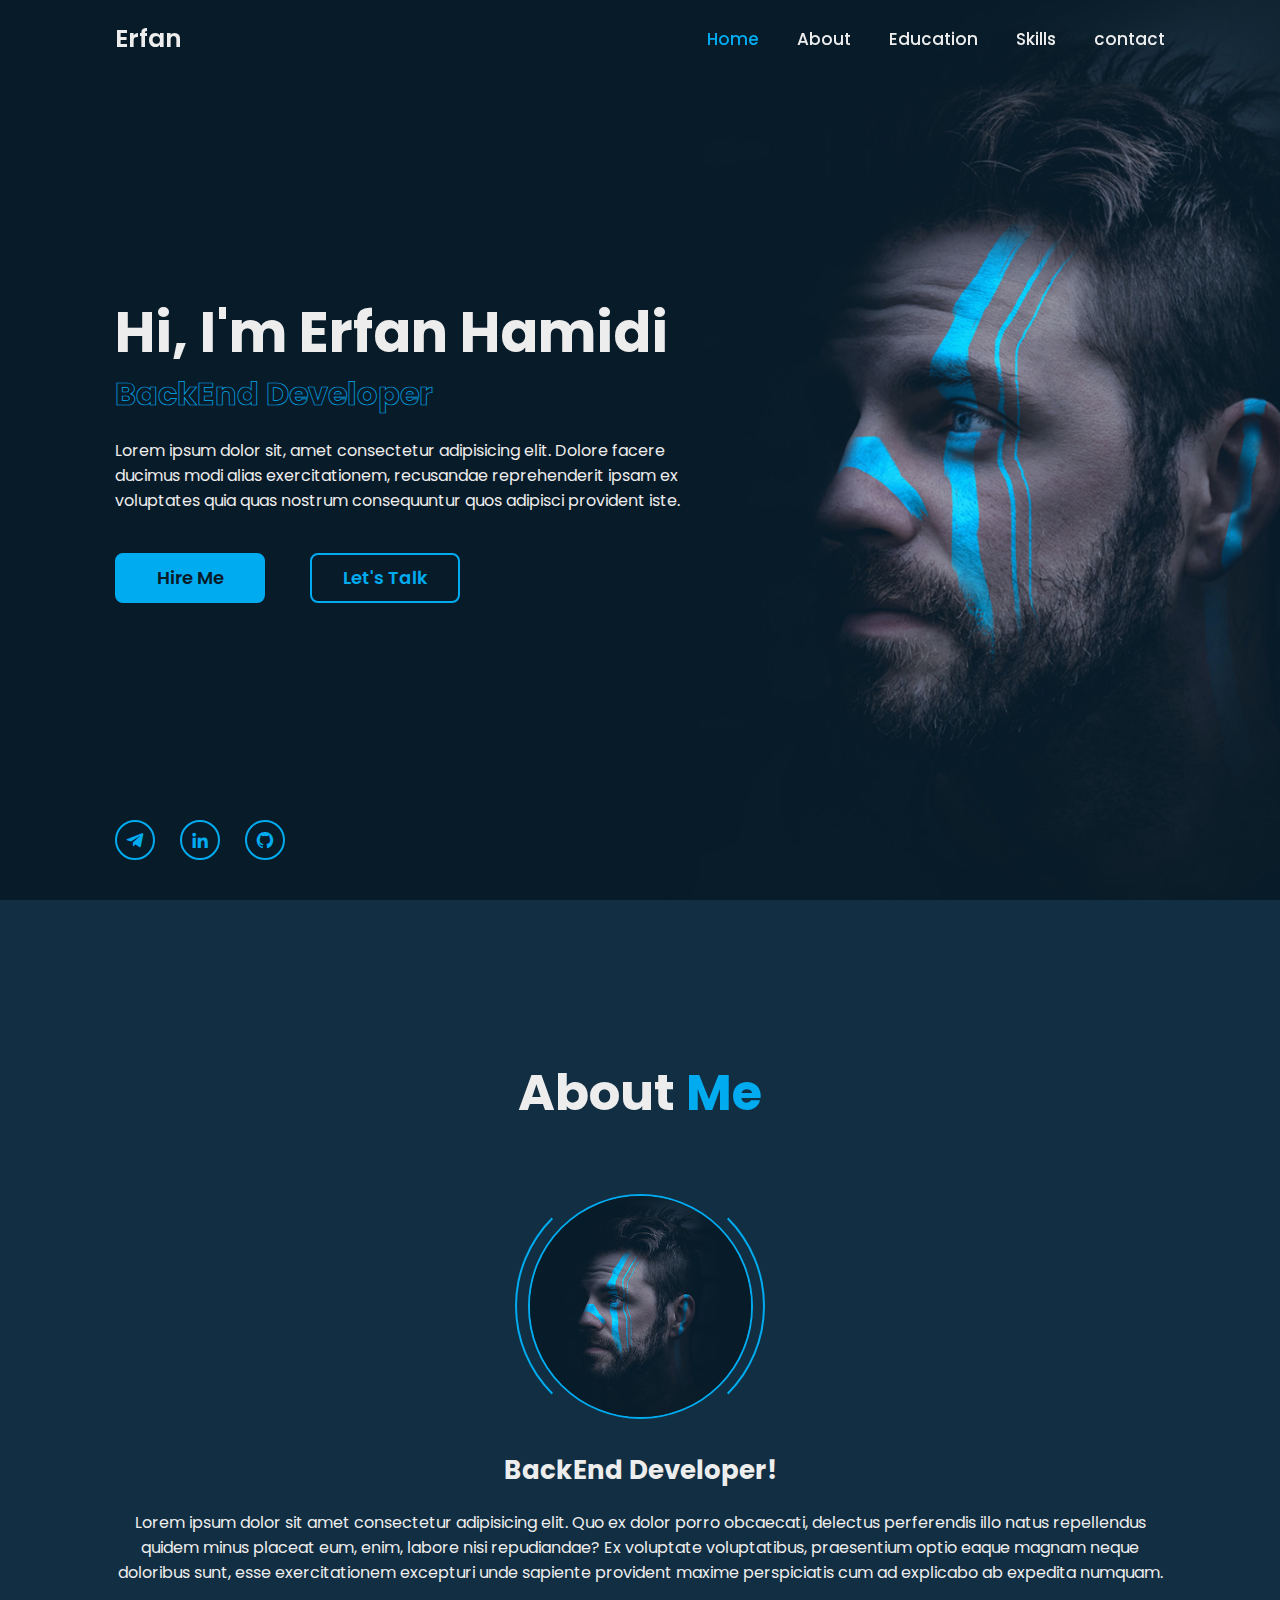
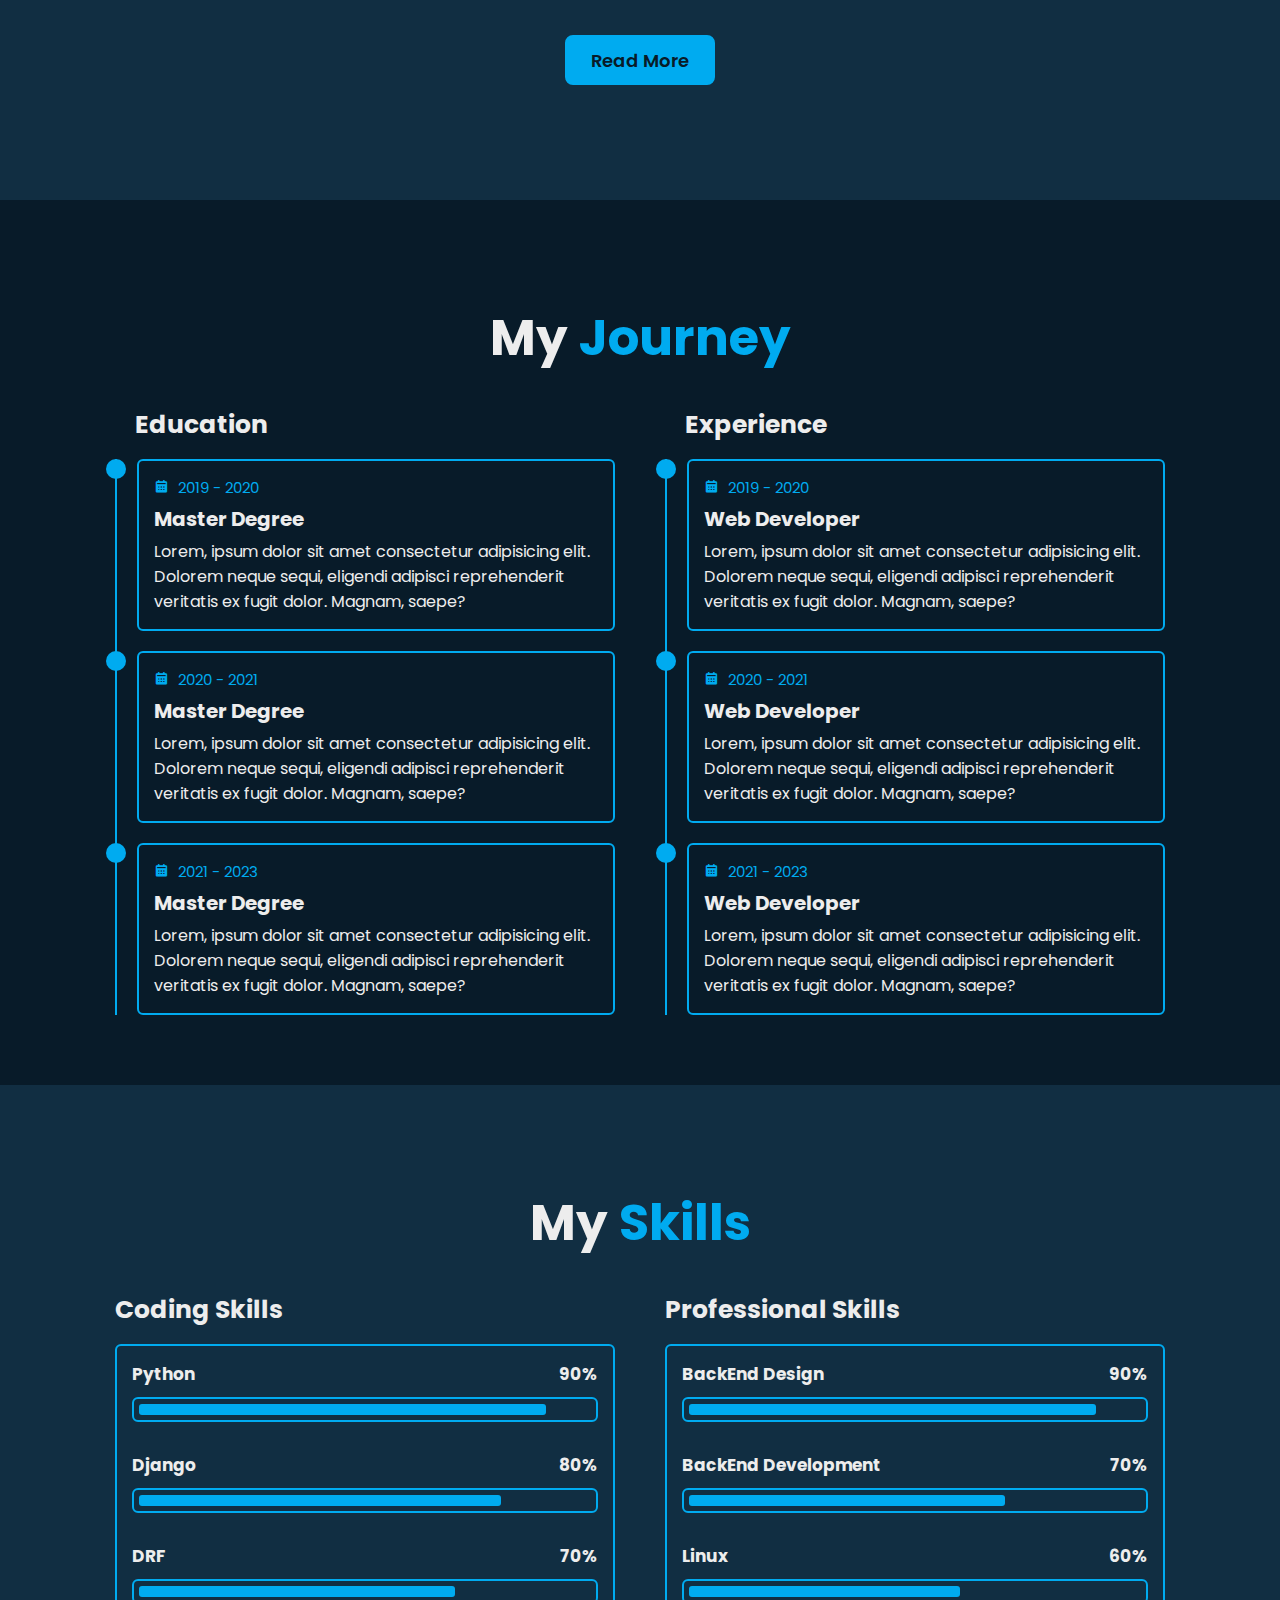
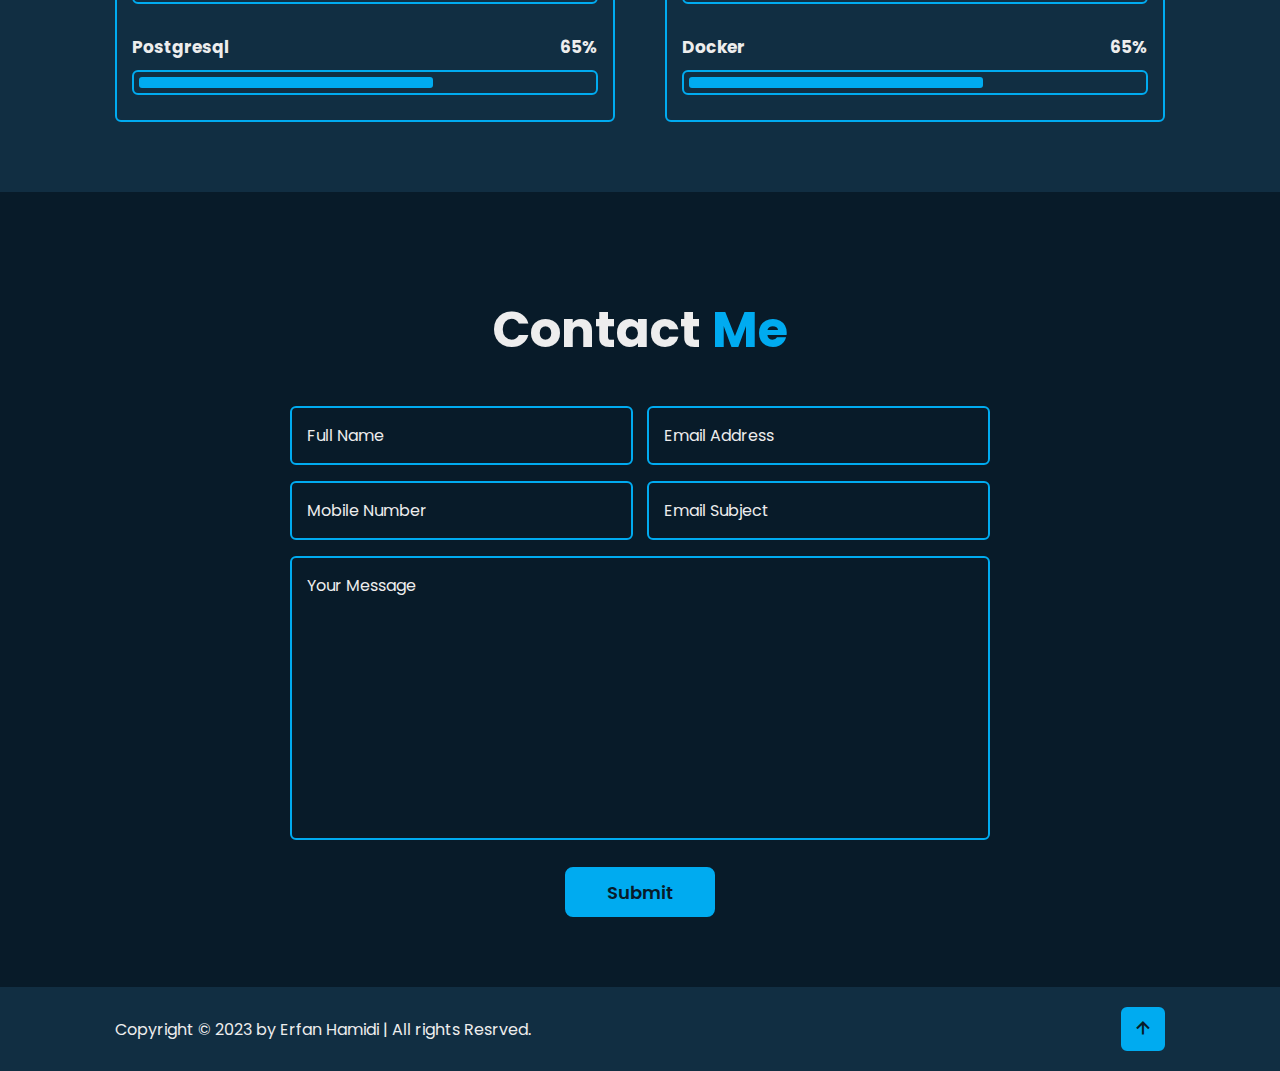
==== index.html @ 46a66e3d "respan" ====
<!DOCTYPE html>
<html lang="en">

<head>
    <meta charset="UTF-8">
    <meta http-equiv="X-UA-Compatible" content="IE=edge">
    <meta name="viewport" content="width=device-width, initial-scale=1.0">
    <link rel="stylesheet" href="style.css">
    <title>Document</title>
    <link href='https://unpkg.com/boxicons@2.1.4/css/boxicons.min.css' rel='stylesheet'>
</head>

<body>
    <header class="header">
        <a href="#" class="logo">Erfan</a>

        <div class="bx bx-menu" id="menu-icon"></div>

        <nav class="navbar">
            <a href="#home" class="active">Home</a>
            <a href="#about">About</a>
            <a href="#education">Education</a>
            <a href="#skills">Skills</a>
            <a href="#contact">contact</a>

            <span class="active-nav"></span>
        </nav>
    </header>

    <!-- Home section -->
    <section class="home" id="home">
        <div class="home-content">
            <h1>Hi, I'm <span>Erfan Hamidi</span></h1>
            <div class="text-animate">
                <h3>BackEnd Developer</h3>
            </div>
            <p>Lorem ipsum dolor sit, amet consectetur adipisicing elit. Dolore facere ducimus modi alias
                exercitationem, recusandae reprehenderit ipsam ex voluptates quia quas nostrum consequuntur quos
                adipisci provident iste.
            </p>

            <div class="btn-box">
                <a href="#" class="btn">Hire Me</a>
                <a href="#" class="btn"> Let's Talk</a>
            </div>
        </div>
        <div class="home-sci">
            <a href="#"><i class='bx bxl-telegram'></i></a>
            <a href="#"><i class='bx bxl-linkedin'></i></a>
            <a href="#"><i class='bx bxl-github'></i></a>
        </div>
        <div class="home-imgHover"></div>
    </section>

    <!-- About section design -->

    <section class="about" id="about">
        <h2 class="heading">About <span>Me</span></h2>

        <div class="about-img">
            <img src="about.jpg" alt="">
            <span class="circle-spin"></span>
        </div>
        <div class="about-content">
            <h3>BackEnd Developer!</h3>
            <p>Lorem ipsum dolor sit amet consectetur adipisicing elit. Quo ex dolor porro obcaecati, delectus
                perferendis illo natus repellendus quidem minus placeat eum, enim, labore nisi repudiandae? Ex voluptate
                voluptatibus, praesentium optio eaque magnam neque doloribus sunt, esse exercitationem excepturi unde
                sapiente provident maxime perspiciatis cum ad explicabo ab expedita numquam.
            </p>
        </div>
        <div class="btn-box btns">
            <a href="#" class="btn">Read More</a>
        </div>
    </section>

    <!-- Education section design -->
    <section class="education" id="education">
        <h2 class="heading">My <span>Journey</span></h2>
        <div class="education-row">
            <div class="education-column">
                <h3 class="title">Education</h3>

                <div class="education-box">
                    <div class="education-content">
                        <div class="content">
                            <div class="year"><i class="bx bxs-calendar"></i> 2019 - 2020</div>
                            <h3>Master Degree</h3>
                            <p>Lorem, ipsum dolor sit amet consectetur adipisicing elit. Dolorem neque sequi, eligendi
                                adipisci reprehenderit veritatis ex fugit dolor. Magnam, saepe?</p>
                        </div>
                    </div>

                    <div class="education-content">
                        <div class="content">
                            <div class="year"><i class="bx bxs-calendar"></i> 2020 - 2021</div>
                            <h3>Master Degree</h3>
                            <p>Lorem, ipsum dolor sit amet consectetur adipisicing elit. Dolorem neque sequi, eligendi
                                adipisci reprehenderit veritatis ex fugit dolor. Magnam, saepe?</p>
                        </div>
                    </div>

                    <div class="education-content">
                        <div class="content">
                            <div class="year"><i class="bx bxs-calendar"></i> 2021 - 2023</div>
                            <h3>Master Degree</h3>
                            <p>Lorem, ipsum dolor sit amet consectetur adipisicing elit. Dolorem neque sequi, eligendi
                                adipisci reprehenderit veritatis ex fugit dolor. Magnam, saepe?</p>
                        </div>
                    </div>
                </div>
            </div>

            <div class="education-column">
                <h3 class="title">Experience</h3>

                <div class="education-box">
                    <div class="education-content">
                        <div class="content">
                            <div class="year"><i class="bx bxs-calendar"></i> 2019 - 2020</div>
                            <h3>Web Developer</h3>
                            <p>Lorem, ipsum dolor sit amet consectetur adipisicing elit. Dolorem neque sequi, eligendi
                                adipisci reprehenderit veritatis ex fugit dolor. Magnam, saepe?</p>
                        </div>
                    </div>

                    <div class="education-content">
                        <div class="content">
                            <div class="year"><i class="bx bxs-calendar"></i> 2020 - 2021</div>
                            <h3>Web Developer</h3>
                            <p>Lorem, ipsum dolor sit amet consectetur adipisicing elit. Dolorem neque sequi, eligendi
                                adipisci reprehenderit veritatis ex fugit dolor. Magnam, saepe?</p>
                        </div>
                    </div>

                    <div class="education-content">
                        <div class="content">
                            <div class="year"><i class="bx bxs-calendar"></i> 2021 - 2023</div>
                            <h3>Web Developer</h3>
                            <p>Lorem, ipsum dolor sit amet consectetur adipisicing elit. Dolorem neque sequi, eligendi
                                adipisci reprehenderit veritatis ex fugit dolor. Magnam, saepe?</p>
                        </div>
                    </div>
                </div>
            </div>
        </div>

    </section>

    <!-- skills section design -->
    <section class="skills" id="skills">
        <h2 class="heading">My <span>Skills</span></h2>

        <div class="skills-row">
            <div class="skills-column">
                <h3 class="title">Coding Skills</h3>

                <div class="skills-box">
                    <div class="skills-content">
                        <div class="progress">
                            <h3>Python <span>90%</span></h3>
                            <div class="bar"><span></span></div>
                        </div>

                        <div class="progress">
                            <h3>Django <span>80%</span></h3>
                            <div class="bar"><span></span></div>
                        </div>

                        <div class="progress">
                            <h3>DRF <span>70%</span></h3>
                            <div class="bar"><span></span></div>
                        </div>

                        <div class="progress">
                            <h3>Postgresql <span>65%</span></h3>
                            <div class="bar"><span></span></div>
                        </div>
                    </div>
                </div>
            </div>

            <div class="skills-column">
                <h3 class="title">Professional Skills</h3>

                <div class="skills-box">
                    <div class="skills-content">
                        <div class="progress">
                            <h3>BackEnd Design <span>90%</span></h3>
                            <div class="bar"><span></span></div>
                        </div>

                        <div class="progress">
                            <h3>BackEnd Development <span>70%</span></h3>
                            <div class="bar"><span></span></div>
                        </div>

                        <div class="progress">
                            <h3>Linux <span>60%</span></h3>
                            <div class="bar"><span></span></div>
                        </div>

                        <div class="progress">
                            <h3>Docker <span>65%</span></h3>
                            <div class="bar"><span></span></div>
                        </div>
                    </div>
                </div>
            </div>
        </div>
    </section>

    <!-- contact section design -->
    <section class="contact" id="contact">
        <h2 class="heading">Contact <span>Me</span></h2>

        <form action="#">
            <div class="input-box">
                <div class="input-field">
                    <input type="text" placeholder="Full Name" required>
                    <span class="focus"></span>
                </div>
                <div class="input-field">
                    <input type="text" placeholder="Email Address" required>
                    <span class="focus"></span>
                </div>
            </div>

            <div class="input-box">
                <div class="input-field">
                    <input type="number" placeholder="Mobile Number" required>
                    <span class="focus"></span>
                </div>
                <div class="input-field">
                    <input type="text" placeholder="Email Subject" required>
                    <span class="focus"></span>
                </div>
            </div>

            <div class="textarea-field">
                <textarea name="" id="" cols="30" rows="10" placeholder="Your Message" required></textarea>
                <span class="focus"></span>
            </div>

            <div class="btn-box btns">
                <button class="btn" type="submit">Submit</button>
            </div>
        </form>
    </section>

    <!-- footer design -->
    <footer class="footer">
        <div class="footer-text">
            <p>Copyright &copy; 2023 by Erfan Hamidi | All rights Resrved.</p>
        </div>

        <div class="footer-iconTop">
            <a href="#"><i class="bx bx-up-arrow-alt"></i></a>
        </div>
    </footer>


    <script src="script.js"></script>
</body>

</html>
---- style.css ----
@import url('https://fonts.googleapis.com/css2?family=Poppins:wght@300;400;500;600;700;800;900&display=swap');

* {
    margin: 0;
    padding: 0;
    box-sizing: border-box;
    text-decoration: none;
    border: none;
    outline: none;
    scroll-behavior: smooth;
    font-family: 'Poppins', sans-serif;
}


:root {
    --bg-color: #081b29;
    --second-bg-color: #112e42;
    --text-color: #ededed;
    --main-color: #00abf0;
}

html {
    font-size: 62.5%;
    overflow-x: hidden;
}

body {
    background: var(--bg-color);
    color: var(--text-color);
}

.header {
    position: fixed;
    top: 0;
    left: 0;
    width: 100%;
    padding: 2rem 9%;
    background: transparent;
    display: flex;
    justify-content: space-between;
    align-items: center;
    z-index: 100;
    transition: .3s;
}

.header.sticky {
    background: var(--bg-color);
}

.logo {
    font-size: 2.5rem;
    color: var(--text-color);
    font-weight: 600;
}

.navbar a {
    font-size: 1.7rem;
    color: var(--text-color);
    font-weight: 500;
    margin-left: 3.5rem;
    transition: .3s;
}
a {
    color: var(--text-color);
    text-decoration: none;
}
.navbar a:hover,
.navbar a.active {
    color: var(--main-color);
}

#menu-icon {
    font-size: 3.6rem;
    color: var(--text-color);
    cursor: pointer;
    display: none;
}

section {
    min-height: 100vh;
    padding: 10rem 9% 2rem;
}

.home {
    display: flex;
    align-items: center;
    padding: 0 9%; 
    background: url('home.jpg') no-repeat;
    background-size: cover;
    background-position: center;
}

.home-content {
    max-width: 60rem;
}
.home-content h1 {
    font-size: 5.6rem;
    font-weight: 700;
    line-height: 1.3;
}

.home-content h1 span {
    color: var(--text-color);
}

.home-content .text-animate {
    position: relative;
    width: 32.8rem;
}

.home-content .text-animate h3 {
    font-size: 3.2rem;
    font-weight: 700;
    color: transparent;
    -webkit-text-stroke: .7px var(--main-color);
}

.home-content p {
    font-size: 1.6rem;
    margin: 2rem 0 4rem;
}

.btn-box {
    position: relative;
    display: flex;
    justify-content: space-between;
    width: 34.5rem;
    height: 5rem;
}

.btn-box .btn {
    position: relative;
    display: inline-flex;
    justify-content: center;
    align-items:  center;
    width: 15rem;
    height: 100%;
    background: var(--main-color);
    border: .2rem solid var(--main-color);
    border-radius: .8rem;
    font-size: 1.8rem;
    font-weight: 600;
    color: var(--bg-color);
    z-index: 1;
    overflow: hidden;
    transition: 00.5s;
}  
.btn-box .btn:hover {
    color: var(--main-color);
}
.btn-box .btn:nth-child(2) {
    background: transparent;
    color: var(--main-color);
}

.btn-box .btn:nth-child(2):hover {
    color: var(--bg-color);
}

.btn-box .btn:nth-child(2)::before {
    background: var(--main-color);
}

.btn-box .btn::before {
    content: '';
    position: absolute;
    top: 0;
    left: 0;
    width: 0;
    height: 100%;
    background: var(--bg-color);
    z-index: -1;
    transition: 0.5s;
}

.btn-box .btn:hover:before {
    width: 100%;
}

.home-sci {
    position: absolute;
    bottom: 4rem;
    width: 170px;
    display: flex;
    justify-content: space-between;
}

.home-sci a {
    position: relative;
    display: inline-flex;
    justify-content: center;
    align-items: center;
    width: 40px;
    height: 40px;
    background: transparent;
    border: .2rem solid var(--main-color);
    border-radius: 50%;
    font-size: 20px;
    color: var(--main-color);
    z-index: 1;
    overflow: hidden;
    transition: .5s;
}

.home-sci a:hover {
    color: var(--bg-color);
}

.home-sci a::before {
    content: '';
    position: absolute;
    top: 0;
    left: 0;
    width: 0%;
    height: 100%;
    background: var(--main-color);
    z-index: -1;
    transition: .5s;
    
}

.home-sci a:hover:before {
    width: 100%;
} 

.home-imgHover {
    position: absolute;
    top: 0;
    right: 0;
    width: 45%;
    height: 100%;
    background: transparent;
    transition: 3s;
}

.home-imgHover:hover {
    background: var(--bg-color);
    opacity: .8;
}

.about {
    display: flex;
    justify-content: center;
    align-items: center;
    flex-direction: column;
    gap: 2rem;
    background: var(--second-bg-color);
    padding-bottom: 6rem;
}

.heading {
    font-size: 5rem;
    margin-bottom: 3rem;
    text-align: center;
}
span {
    color: var(--main-color);
}

.about-img {
    position: relative;
    width: 25rem;
    height: 25rem;
    border-radius: 50%;
    display: flex;
    justify-content: center;
    align-items: center;
}

.about-img img {
    width: 90%;
    border-radius: 50%;
    border: .2rem solid var(--main-color);
}

.about-img .circle-spin {
    position: absolute;
    top: 50%;
    left: 50%;
    transform: translate(-50%, -50%) rotate(0);
    width: 100%;
    height: 100%;
    border-radius: 50%;
    border-top: .2rem solid var(--second-bg-color);
    border-bottom: .2rem solid var(--second-bg-color);
    border-left: .2rem solid var(--main-color);
    border-right: .2rem solid var(--main-color);
}

.about-content {
    text-align: center;
}

.about-content h3 {
    font-size: 2.6rem;
}

.about-content p {
    font-size: 1.6rem;
    margin: 2rem 0 3rem;
}

.btn-box.btns {
    display: inline-block;
    width: 15rem;
}

.btn-box.btns a::before {
    background: var(--second-bg-color);
}


.education {
    display: flex;
    justify-content: center;
    align-items: center;
    flex-direction: column;
    min-height: auto;
    padding-bottom: 5rem;
}

.education .education-row {
    display: flex;
    flex-wrap: wrap;
    gap: 5rem;
}

.education-row .education-column {
    flex: 1 1 40rem;
}

.education-column .title {
    font-size: 2.5rem;
    margin:  0 0 1.5rem 2rem;
}

.education-column .education-box {
    border-left: .2rem solid var(--main-color);
}

.education-box .education-content {
    position: relative;
    padding-left: 2rem;
}

.education-box .education-content::before {
    content: '';
    position: absolute;
    top: 0;
    left: -1.1rem;
    width: 2rem;
    height: 2rem;
    background: var(--main-color);
    border-radius: 50%;
}

.education-content .content {
    position: relative;
    padding: 1.5rem;
    border: .2rem solid var(--main-color);
    border-radius: .6rem;
    margin-bottom: 2rem;
    overflow: hidden;
}

.education-content .content::before {
    content: '';
    position: absolute;
    top: 0;
    left: 0;
    width: 0;
    height: 100%;
    background: var(--second-bg-color);
    z-index: -1;
    transition: .5s;
}

.education-content .content:hover::before {
    width: 100%;
}

.education-content .content .year {
    font-size: 1.5rem;
    color: var(--main-color);
    padding-bottom: .5rem;
}

.education-content .content .year i {
    padding-right: .5rem;
}

.education-content .content h3 {
    font-size: 2rem;
}

.education-content .content p {
    font-size:  1.6rem;
    padding-top: .5rem;
}

.skills {
    min-height: auto;
    background: var(--second-bg-color);
    padding-bottom: 7rem;
}

.skills .skills-row {
    display: flex;
    flex-wrap: wrap;
    gap: 5rem;
}

.skills-row .skills-column {
    flex: 1 1 40rem;
}

.skills-column .title {
    font-size: 2.5rem;
    margin: 0 0 1.5rem;
}

.skills-box .skills-content {
    position: relative;
    border: .2rem solid var(--main-color);
    border-radius: .6rem;
    padding: .5rem 1.5rem;
    z-index: 1;
    overflow: hidden;
}

.skills-box .skills-content::before {
    content: '';
    position: absolute;
    top: 0;
    left: 0;
    width: 0%;
    height: 100%;
    background: var(--bg-color);
    z-index: -1;
    transition: .5s;
}

.skills-box .skills-content:hover:before {
    width: 100%;
}

.skills-content .progress {
    padding: 1rem 0;
}

.skills-content .progress h3 {
    font-size: 1.7rem;
    display: flex;
    justify-content: space-between;
}

.skills-content .progress h3 span {
    color: var(--text-color);
}

.skills-content .progress .bar {
    height: 2.5rem;
    border-radius: .6rem;
    border: .2rem solid var(--main-color);
    padding: .5rem;
    margin: 1rem 0;
}

.skills-content .progress .bar span {
    display: block;
    height: 100%;
    border-radius: .3rem;
    background: var(--main-color);
}

.skills-column:nth-child(1) .skills-content .progress:nth-child(1) .bar span {
    width: 90%;
}

.skills-column:nth-child(1) .skills-content .progress:nth-child(2) .bar span {
    width: 80%;
}

.skills-column:nth-child(1) .skills-content .progress:nth-child(3) .bar span {
    width: 70%;
}

.skills-column:nth-child(1) .skills-content .progress:nth-child(4) .bar span {
    width: 65%;
}

.skills-column:nth-child(2) .skills-content .progress:nth-child(1) .bar span {
    width: 90%;
}

.skills-column:nth-child(2) .skills-content .progress:nth-child(2) .bar span {
    width: 70%;
}

.skills-column:nth-child(2) .skills-content .progress:nth-child(3) .bar span {
    width: 60%;
}

.skills-column:nth-child(2) .skills-content .progress:nth-child(4) .bar span {
    width: 65%;
}

.contact {
    min-height: auto;
    padding-bottom: 7rem;
}

.contact form {
    max-width: 70rem;
    margin: 0 auto;
    text-align: center;
}

.contact form .input-box {
    position: relative;
    display: flex;
    justify-content: space-between;
    flex-wrap: wrap;
}

.contact form .input-box .input-field {
    position: relative;
    width: 49%;
    margin: .8rem 0;
}

.contact form .input-box .input-field input,
.contact form .textarea-field textarea {
    width: 100%;
    height: 100%;
    padding: 1.5rem;
    font-size: 1.6rem;
    color: var(--text-color);
    background: transparent;
    border-radius: .6rem;
    border: .2rem solid var(--main-color);
}

.contact form .input-box .input-field input::placeholder,
.contact form .textarea-field textarea::placeholder {
    color: var(--text-color);
}

.contact form .focus {
    position: absolute;
    top: 0;
    left: 0;
    width: 0%;
    height: 100%;
    background: var(--second-bg-color);
    border-radius: .6rem;
    z-index: -1;
    transition: .5s;
}

.contact form .input-box .input-field input:focus~.focus,
.contact form .input-box .input-field input:valid~.focus,
.contact form .textarea-field textarea:focus~.focus,
.contact form .textarea-field textarea:valid~.focus {
    width: 100%;
}

.contact form .textarea-field {
    position: relative;
    margin: .8rem 0 2.7rem;
    display: flex;
}

.contact form .textarea-field textarea {
    resize: none;
}

.contact form .btn-box.btns .btn {
    cursor: pointer;
}

.footer {
    display: flex;
    justify-content: space-between;
    align-items: center;
    flex-wrap: wrap;
    padding: 2rem 9%;
    background: var(--second-bg-color);
}

.footer-text p {
    font-size: 1.6rem;
}

.footer-iconTop a {
    position: relative;
    display: inline-flex;
    justify-content: center;
    align-items: center;
    padding: .8rem;
    background: var(--main-color);
    border: .2rem solid var(--main-color);
    border-radius: .6rem;
    z-index: 1;
    overflow: hidden;
}

.footer-iconTop a::before {
    content: '';
    position: absolute;
    top: 0;
    left: 0;
    width: 0%;
    height: 100%;
    background: var(--second-bg-color);
    z-index: -1;
    transition: .5s;
}

.footer-iconTop a:hover:before {
    width: 100%;
}
.footer-iconTop a i {
    font-size: 2.4rem;
    color: var(--bg-color);
    transition: .5s;
}

.footer-iconTop a:hover i {
    color: var(--main-color);
}

/* BREAKPOINTS */
@media (max-width: 1200px) {
    html {
        font-size: 55%;
    }
}

@media (max-width: 991px) {
    .header {
        padding: 2rem 4%;
    }

    section {
        padding:  10rem 4% 2rem;
    }

    .home {
        padding: 0 4%;
    }

    .footer {
        padding: 2rem 4%;
    }
}

@media (max-width: 768px) {
    .header {
        background: var(--bg-color);
    }

    #menu-icon {
        display: block;
    }
    
    .navbar {
        position: absolute;
        top: 100%;
        left: -100%;
        width: 100%;
        padding: 1rem 4%;
        background: var(--main-color);
        box-shadow: 0 .5rem 1rem rgba(0, 0, 0, .2);
        z-index: 1;
        transition: .25s ease;
        transition-delay: .25s;
    }

    .navbar.active {
        left: 0;
        transition-delay: 0s;
    }

    .navbar .active-nav {
        position: absolute;
        top: 0;
        left: -100%;
        width: 100%;
        height: 100%;
        background: var(--bg-color);
        border-top: .1rem solid rgba(0, 0, 0, .2);
        z-index: -1;
        transition: .25s ease;
        transition-delay: 0s;
    }

    .navbar.active .active-nav {
        left: 0;
        transition-delay: .25s;
    }
    .navbar a {
        display: block;
        font-size: 2rem;
        margin: 3rem 0;
        transform: translateX(-20rem);
    }
}
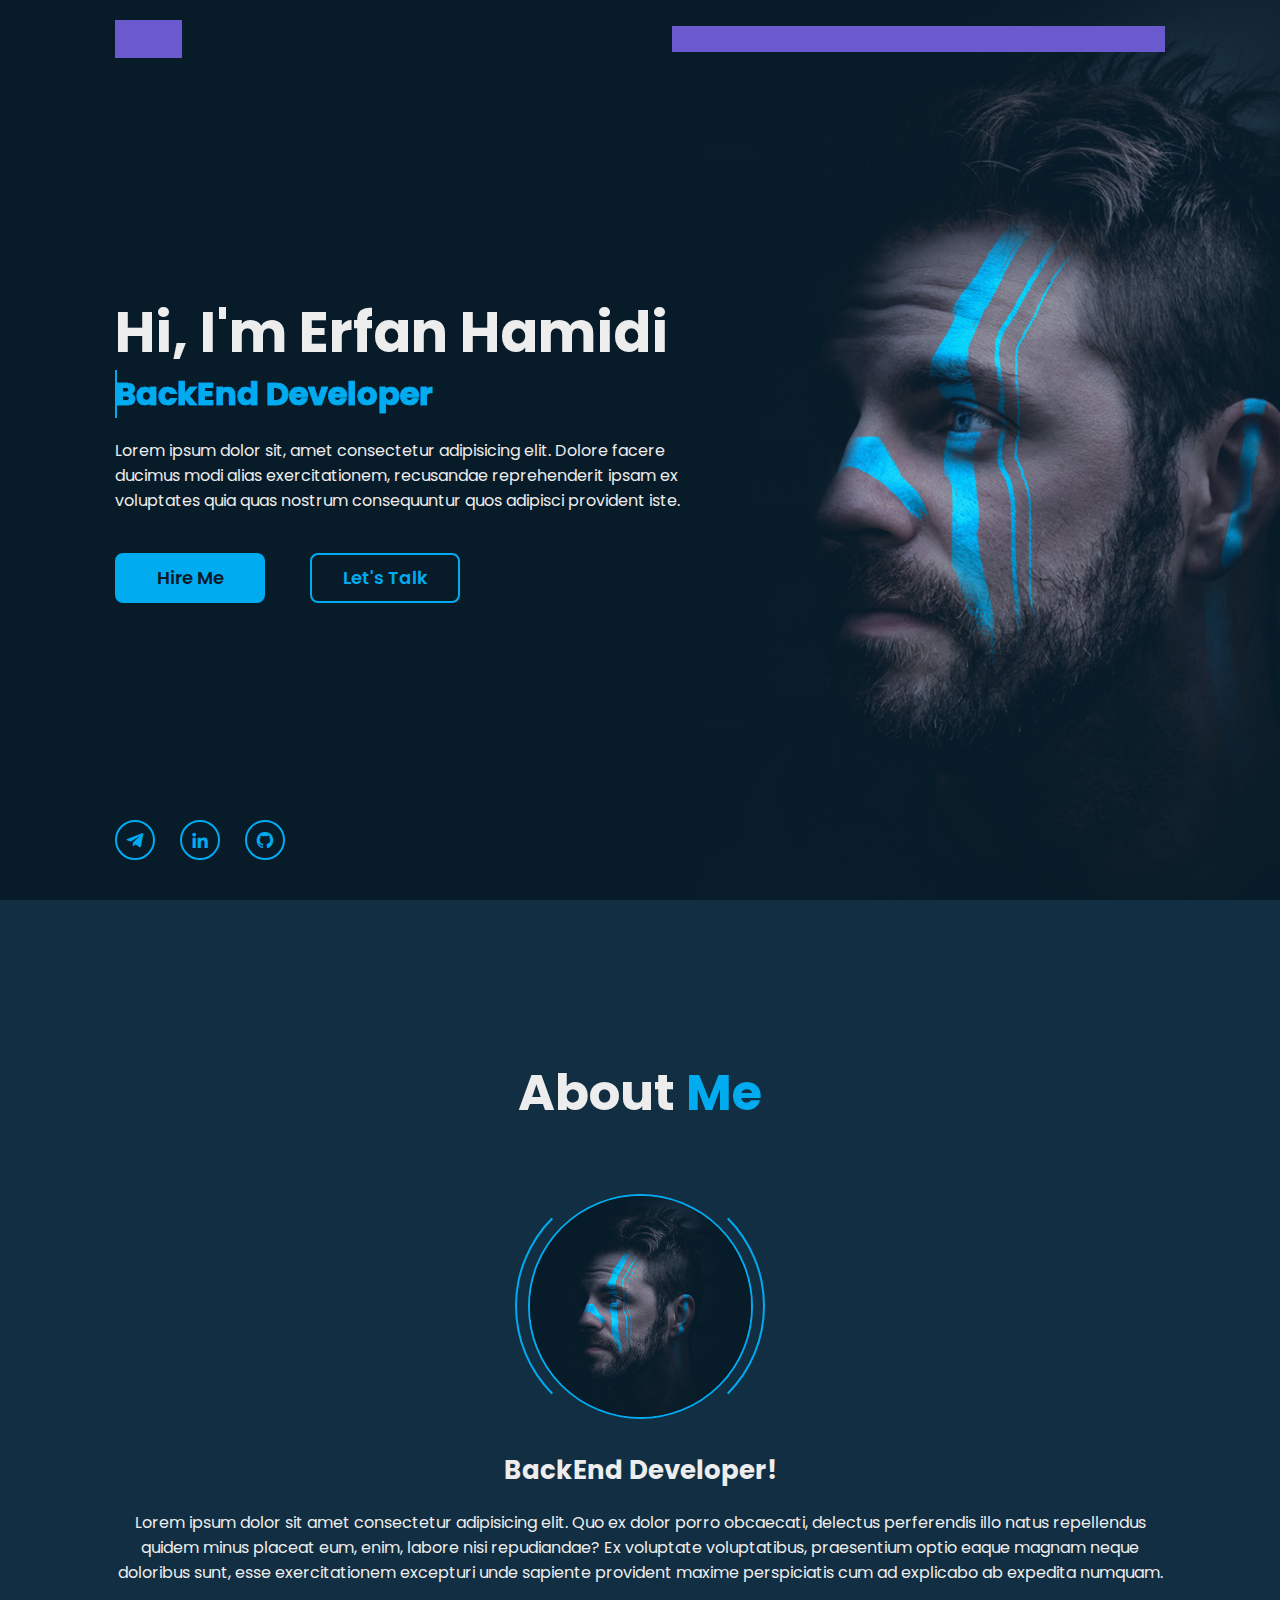
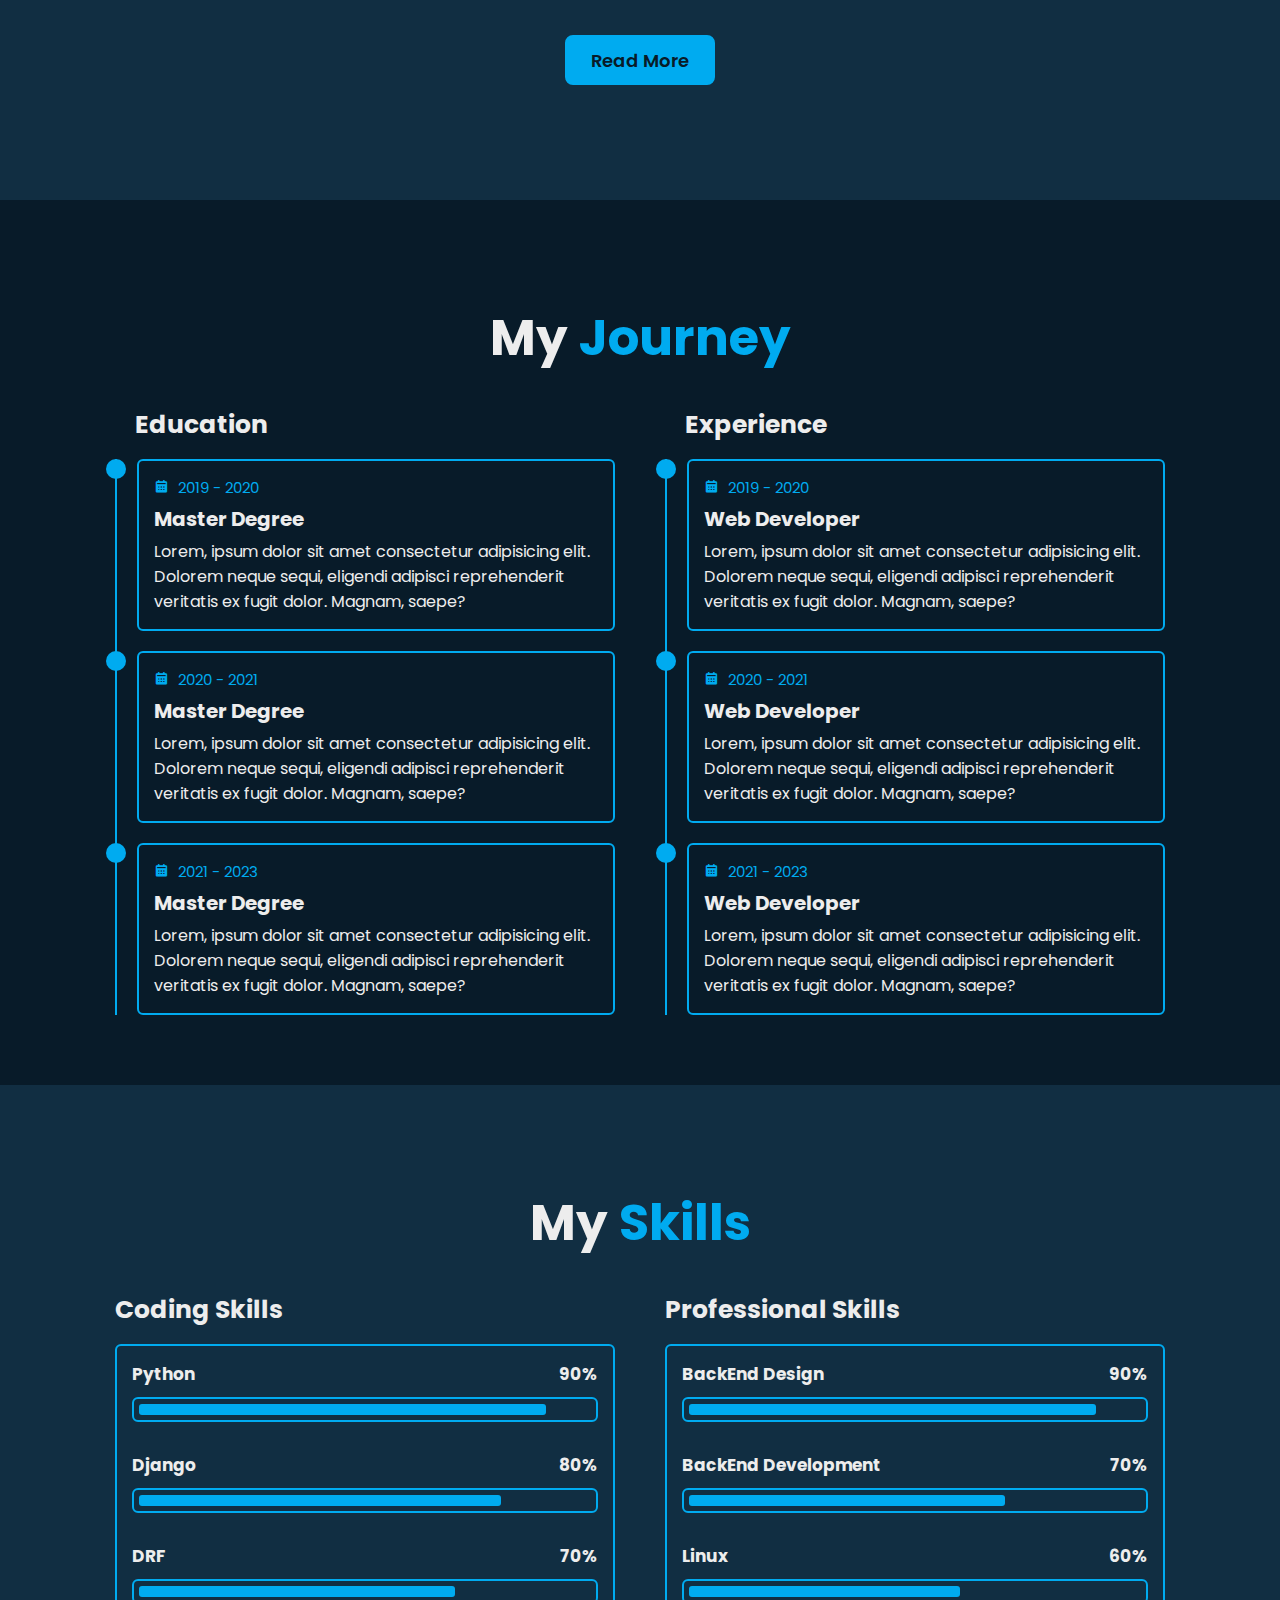
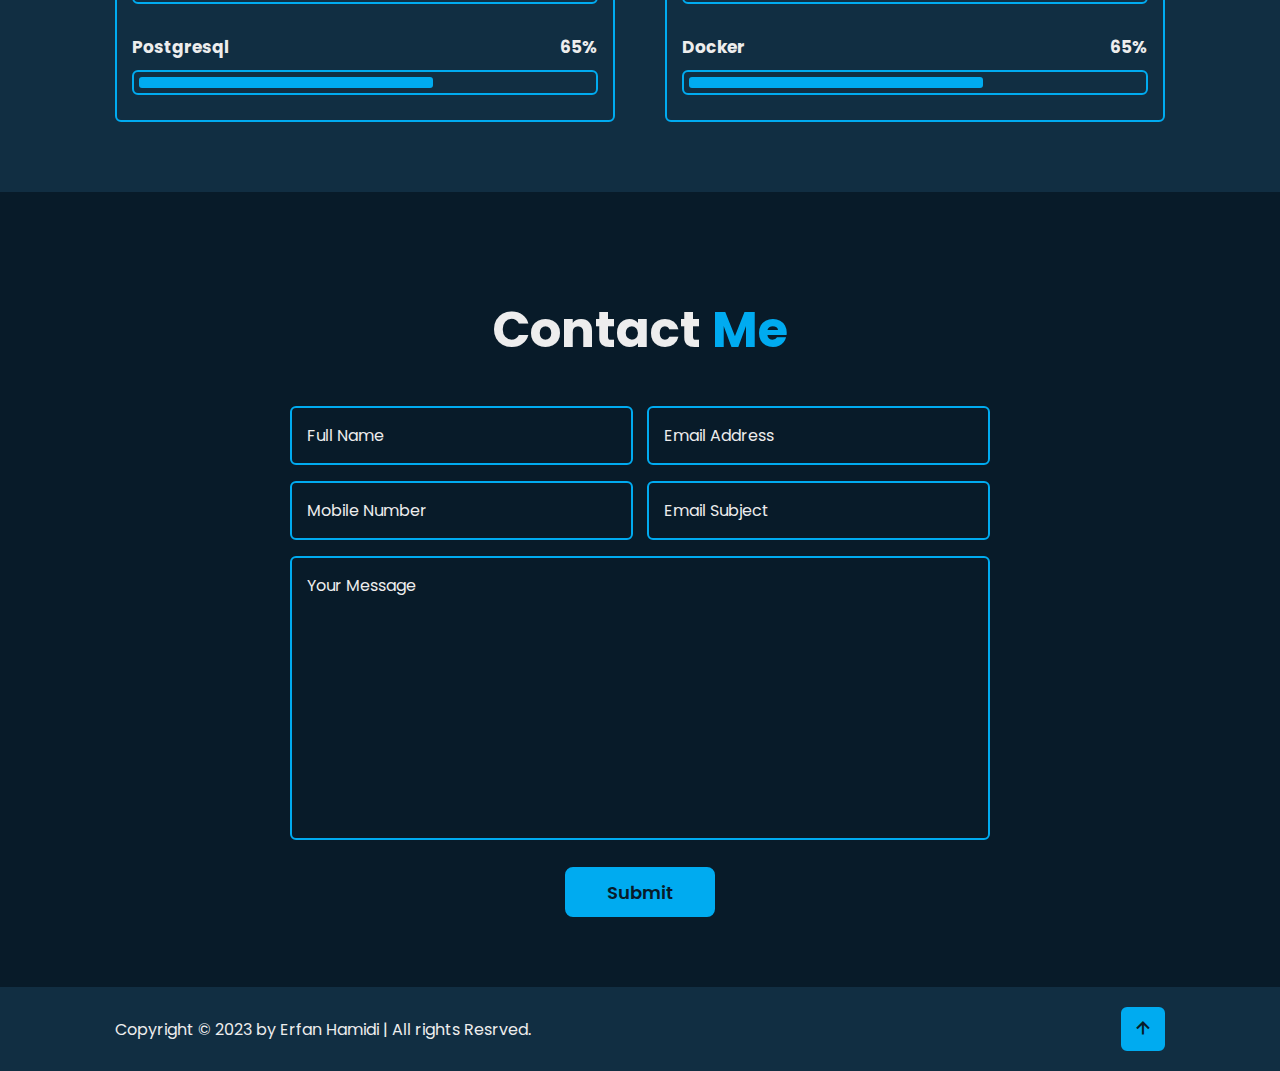
==== commit d386fa40: "add animation" ====
--- a/index.html
+++ b/index.html
@@ -12,9 +12,9 @@
 
 <body>
     <header class="header">
-        <a href="#" class="logo">Erfan</a>
-
-        <div class="bx bx-menu" id="menu-icon"></div>
+        <a href="#" class="logo">Erfan<span class="animate" style="--i:1"></span></a>
+
+        <div class="bx bx-menu" id="menu-icon"><span class="animate" style="--i:2"></span></div>
 
         <nav class="navbar">
             <a href="#home" class="active">Home</a>
@@ -24,11 +24,12 @@
             <a href="#contact">contact</a>
 
             <span class="active-nav"></span>
+            <span class="animate" style="--i:2"></span>
         </nav>
     </header>
 
     <!-- Home section -->
-    <section class="home" id="home">
+    <section class="home show-animate" id="home">
         <div class="home-content">
             <h1>Hi, I'm <span>Erfan Hamidi</span></h1>
             <div class="text-animate">
--- a/style.css
+++ b/style.css
@@ -48,9 +48,14 @@
 }
 
 .logo {
+    position: relative;
     font-size: 2.5rem;
     color: var(--text-color);
     font-weight: 600;
+}
+
+.navbar {
+    position: relative;
 }
 
 .navbar a {
@@ -70,6 +75,7 @@
 }
 
 #menu-icon {
+    position: relative;
     font-size: 3.6rem;
     color: var(--text-color);
     cursor: pointer;
@@ -92,6 +98,7 @@
 
 .home-content {
     max-width: 60rem;
+    z-index: 99;
 }
 .home-content h1 {
     font-size: 5.6rem;
@@ -113,6 +120,25 @@
     font-weight: 700;
     color: transparent;
     -webkit-text-stroke: .7px var(--main-color);
+    background-image: linear-gradient(var(--main-color), var(--main-color));
+    background-repeat: no-repeat;
+    -webkit-background-clip: text;
+    background-position: 0 0;
+    animation: homeBgText 6s linear infinite;
+    animation-delay: 2s;
+}
+
+.home-content .text-animate h3::before {
+    content: '';
+    position: absolute;
+    top: 0;
+    left: 0;
+    width: 0;
+    height: 100%;
+    border-right: 2px solid var(--main-color);
+    animation: homeCursorText 6s linear infinite;
+    animation-delay: 2s;
+    z-index: -1;
 }
 
 .home-content p {
@@ -285,6 +311,7 @@
     border-bottom: .2rem solid var(--second-bg-color);
     border-left: .2rem solid var(--main-color);
     border-right: .2rem solid var(--main-color);
+    animation: aboutSpinner 8s linear infinite;
 }
 
 .about-content {
@@ -628,6 +655,23 @@
 
 .footer-iconTop a:hover i {
     color: var(--main-color);
+}
+
+.animate {
+    position: absolute;
+    top: 0;
+    right: 0;
+    width: 100%;
+    height: 100%;
+    background: slateblue;
+    z-index: 98;
+}
+
+.logo .animate,
+.navbar .animate,
+#menu-icon .animate {
+    animation: showRight 1s ease forwards;
+    animation-delay: calc(.3s * var(--i));
 }
 
 /* BREAKPOINTS */
@@ -704,5 +748,125 @@
         font-size: 2rem;
         margin: 3rem 0;
         transform: translateX(-20rem);
+        transition: .25s ease;
+        transition-delay: 0s;
+    }
+
+    .navbar.active a {
+        transform: translateX(0);
+        transition-delay: .25s;
+    }
+
+    .home-imgHover {
+        pointer-events: none;
+        background: var(--bg-color);
+        opacity: .6;
+    }
+}
+
+@media (max-width: 520px) {
+    html {
+        font-size: 50%;
+    }
+
+    .home-content h1 {
+        display: flex;
+        flex-direction: column;
+    }
+
+    .home-sci {
+        width: 160px;
+    }
+
+    .home-sci a {
+        width: 38px;
+        height: 38px;
+    }
+}
+
+@media (max-width: 462px) {
+    .home-content h1 {
+        font-size: 5.2rem;
+    }
+
+    .education {
+        padding: 10rem 4% 5rem 5%;
+    }
+
+    .contact form .input-box .input-field {
+        width: 100%;
+    }
+
+    .footer {
+        flex-direction:  column-reverse;
+    }
+
+    .footer p {
+        margin-top: 2rem;
+        text-align: center;
+    }
+}
+
+
+@media (max-width: 371px) {
+    .home {
+        justify-content: center;
+    }
+
+    .home-content {
+        display: flex;
+        align-items: center;
+        flex-direction: column;
+        text-align: center;
+    }
+
+    .home-content h1 {
+        font-size: 5rem;
+    }
+}
+
+
+@keyframes homeBgText {
+    0%,
+    10%,
+    100% {
+        background-position: -33rem 0;
+    }
+
+    65%,
+    85% {
+        background-position: 0 0;
+    }
+}
+
+@keyframes homeCursorText {
+    0%,
+    10%,
+    100% {
+        width: 0;
+    }
+
+    65%,
+    78%,
+    85% {
+        width: 100%;
+        opacity: 1;
+    }
+
+    75%,
+    81% {
+        opacity: 0;
+    }
+}
+
+@keyframes aboutSpinner {
+    100% {
+        transform: translate(-50%, -50%) rotate(360deg);
+    }
+}
+
+@keyframes showRight {
+    100% {
+        width: 0;
     }
 }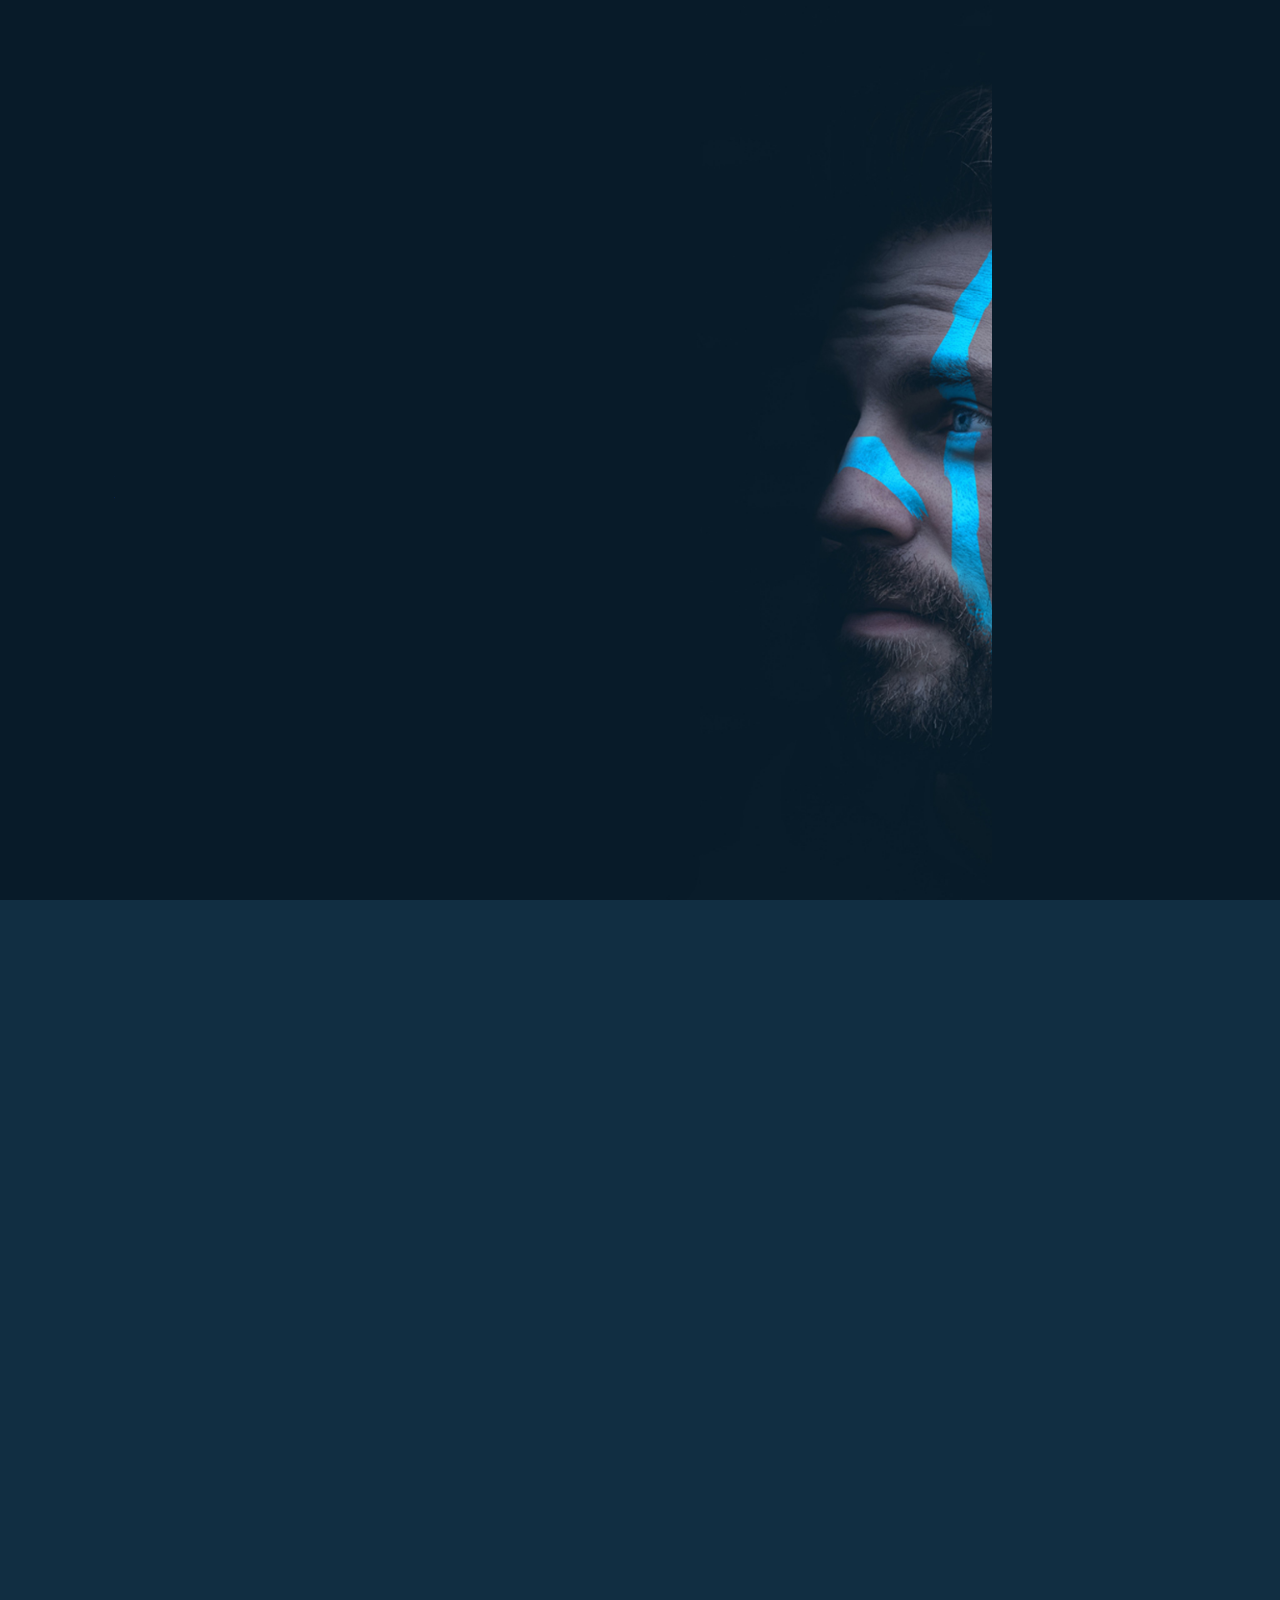
==== commit b03269f5: "finished" ====
--- a/index.html
+++ b/index.html
@@ -31,56 +31,63 @@
     <!-- Home section -->
     <section class="home show-animate" id="home">
         <div class="home-content">
-            <h1>Hi, I'm <span>Erfan Hamidi</span></h1>
+            <h1>Hi, I'm <span>Erfan Hamidi</span><span class="animate" style="--i:2"></span></h1>
             <div class="text-animate">
                 <h3>BackEnd Developer</h3>
+                <span class="animate" style="--i:3"></span>
             </div>
             <p>Lorem ipsum dolor sit, amet consectetur adipisicing elit. Dolore facere ducimus modi alias
                 exercitationem, recusandae reprehenderit ipsam ex voluptates quia quas nostrum consequuntur quos
                 adipisci provident iste.
+                <span class="animate" style="--i:4"></span>
             </p>
 
             <div class="btn-box">
                 <a href="#" class="btn">Hire Me</a>
                 <a href="#" class="btn"> Let's Talk</a>
+                <span class="animate" style="--i:5"></span>
             </div>
         </div>
         <div class="home-sci">
             <a href="#"><i class='bx bxl-telegram'></i></a>
             <a href="#"><i class='bx bxl-linkedin'></i></a>
             <a href="#"><i class='bx bxl-github'></i></a>
-        </div>
-        <div class="home-imgHover"></div>
+            <span class="animate" style="--i:6"></span>
+        </div>
+        <div class="home-imgHover"><span class="animate home-img" style="--i:7"></span></div>
     </section>
 
     <!-- About section design -->
 
     <section class="about" id="about">
-        <h2 class="heading">About <span>Me</span></h2>
+        <h2 class="heading">About <span>Me</span><span class="animate scroll" style="--i:1"></span></h2>
 
         <div class="about-img">
             <img src="about.jpg" alt="">
             <span class="circle-spin"></span>
+            <span class="animate scroll" style="--i:2"></span>
         </div>
         <div class="about-content">
-            <h3>BackEnd Developer!</h3>
+            <h3>BackEnd Developer!<span class="animate scroll" style="--i:3"></span></h3>
             <p>Lorem ipsum dolor sit amet consectetur adipisicing elit. Quo ex dolor porro obcaecati, delectus
                 perferendis illo natus repellendus quidem minus placeat eum, enim, labore nisi repudiandae? Ex voluptate
                 voluptatibus, praesentium optio eaque magnam neque doloribus sunt, esse exercitationem excepturi unde
                 sapiente provident maxime perspiciatis cum ad explicabo ab expedita numquam.
+                <span class="animate scroll" style="--i:4"></span>
             </p>
         </div>
         <div class="btn-box btns">
             <a href="#" class="btn">Read More</a>
+            <span class="animate scroll" style="--i:5"></span>
         </div>
     </section>
 
     <!-- Education section design -->
     <section class="education" id="education">
-        <h2 class="heading">My <span>Journey</span></h2>
+        <h2 class="heading">My <span>Journey</span><span class="animate scroll" style="--i:1"></span></h2>
         <div class="education-row">
             <div class="education-column">
-                <h3 class="title">Education</h3>
+                <h3 class="title">Education <span class="animate scroll" style="--i:2"></span></h3>
 
                 <div class="education-box">
                     <div class="education-content">
@@ -109,11 +116,13 @@
                                 adipisci reprehenderit veritatis ex fugit dolor. Magnam, saepe?</p>
                         </div>
                     </div>
+
+                    <span class="animate scroll" style="--i:3"></span>
                 </div>
             </div>
 
             <div class="education-column">
-                <h3 class="title">Experience</h3>
+                <h3 class="title">Experience<span class="animate scroll" style="--i:4"></span></h3>
 
                 <div class="education-box">
                     <div class="education-content">
@@ -142,6 +151,7 @@
                                 adipisci reprehenderit veritatis ex fugit dolor. Magnam, saepe?</p>
                         </div>
                     </div>
+                    <span class="animate scroll" style="--i:5"></span>
                 </div>
             </div>
         </div>
@@ -150,11 +160,11 @@
 
     <!-- skills section design -->
     <section class="skills" id="skills">
-        <h2 class="heading">My <span>Skills</span></h2>
+        <h2 class="heading">My <span>Skills</span><span class="animate scroll" style="--i:1"></span></h2>
 
         <div class="skills-row">
             <div class="skills-column">
-                <h3 class="title">Coding Skills</h3>
+                <h3 class="title">Coding Skills<span class="animate scroll" style="--i:2"></span></h3>
 
                 <div class="skills-box">
                     <div class="skills-content">
@@ -178,11 +188,12 @@
                             <div class="bar"><span></span></div>
                         </div>
                     </div>
+                    <span class="animate scroll" style="--i:3"></span>
                 </div>
             </div>
 
             <div class="skills-column">
-                <h3 class="title">Professional Skills</h3>
+                <h3 class="title">Professional Skills<span class="animate scroll" style="--i:4"></span></h3>
 
                 <div class="skills-box">
                     <div class="skills-content">
@@ -206,6 +217,7 @@
                             <div class="bar"><span></span></div>
                         </div>
                     </div>
+                    <span class="animate scroll" style="--i:5"></span>
                 </div>
             </div>
         </div>
@@ -213,7 +225,7 @@
 
     <!-- contact section design -->
     <section class="contact" id="contact">
-        <h2 class="heading">Contact <span>Me</span></h2>
+        <h2 class="heading">Contact <span>Me</span><span class="animate scroll" style="--i:1"></span></h2>
 
         <form action="#">
             <div class="input-box">
@@ -225,6 +237,8 @@
                     <input type="text" placeholder="Email Address" required>
                     <span class="focus"></span>
                 </div>
+
+                <span class="animate scroll" style="--i:3"></span>
             </div>
 
             <div class="input-box">
@@ -236,15 +250,21 @@
                     <input type="text" placeholder="Email Subject" required>
                     <span class="focus"></span>
                 </div>
+
+                <span class="animate scroll" style="--i:5"></span>
             </div>
 
             <div class="textarea-field">
                 <textarea name="" id="" cols="30" rows="10" placeholder="Your Message" required></textarea>
                 <span class="focus"></span>
+                
+                <span class="animate scroll" style="--i:7"></span>
             </div>
 
             <div class="btn-box btns">
                 <button class="btn" type="submit">Submit</button>
+
+                <span class="animate scroll" style="--i:9"></span>
             </div>
         </form>
     </section>
@@ -253,10 +273,14 @@
     <footer class="footer">
         <div class="footer-text">
             <p>Copyright &copy; 2023 by Erfan Hamidi | All rights Resrved.</p>
+
+            <span class="animate scroll" style="--i:1"></span>
         </div>
 
         <div class="footer-iconTop">
             <a href="#"><i class="bx bx-up-arrow-alt"></i></a>
+
+            <span class="animate scroll" style="--i:3"></span>
         </div>
     </footer>
 
--- a/style.css
+++ b/style.css
@@ -101,6 +101,8 @@
     z-index: 99;
 }
 .home-content h1 {
+    position: relative;
+    display: inline-block;
     font-size: 5.6rem;
     font-weight: 700;
     line-height: 1.3;
@@ -122,8 +124,11 @@
     -webkit-text-stroke: .7px var(--main-color);
     background-image: linear-gradient(var(--main-color), var(--main-color));
     background-repeat: no-repeat;
-    -webkit-background-clip: text;
+    background-clip: text;
     background-position: 0 0;
+}
+
+.home.show-animate .home-content .text-animate h3 {
     animation: homeBgText 6s linear infinite;
     animation-delay: 2s;
 }
@@ -136,12 +141,16 @@
     width: 0;
     height: 100%;
     border-right: 2px solid var(--main-color);
+    z-index: -1;
+}
+
+.home.show-animate .home-content .text-animate h3::before {
     animation: homeCursorText 6s linear infinite;
     animation-delay: 2s;
-    z-index: -1;
 }
 
 .home-content p {
+    position: relative;
     font-size: 1.6rem;
     margin: 2rem 0 4rem;
 }
@@ -275,6 +284,7 @@
 }
 
 .heading {
+    position: relative;
     font-size: 5rem;
     margin-bottom: 3rem;
     text-align: center;
@@ -319,10 +329,13 @@
 }
 
 .about-content h3 {
+    position: relative;
+    display: inline-block;
     font-size: 2.6rem;
 }
 
 .about-content p {
+    position: relative;
     font-size: 1.6rem;
     margin: 2rem 0 3rem;
 }
@@ -357,11 +370,14 @@
 }
 
 .education-column .title {
+    position: relative;
+    display: inline-block;
     font-size: 2.5rem;
     margin:  0 0 1.5rem 2rem;
 }
 
 .education-column .education-box {
+    position: relative;
     border-left: .2rem solid var(--main-color);
 }
 
@@ -431,6 +447,12 @@
     padding-bottom: 7rem;
 }
 
+.skills h2 {
+    display: inline-block;
+    left: 50%;
+    transform: translateX(-50%);
+}
+
 .skills .skills-row {
     display: flex;
     flex-wrap: wrap;
@@ -442,8 +464,14 @@
 }
 
 .skills-column .title {
+    position: relative;
+    display: inline-block;
     font-size: 2.5rem;
     margin: 0 0 1.5rem;
+}
+
+.skills-column .skills-box {
+    position: relative;
 }
 
 .skills-box .skills-content {
@@ -537,6 +565,12 @@
     padding-bottom: 7rem;
 }
 
+.contact h2 {
+    display: inline-block;
+    left: 50%;
+    transform: translateX(-50%);
+}
+
 .contact form {
     max-width: 70rem;
     margin: 0 auto;
@@ -613,6 +647,11 @@
     flex-wrap: wrap;
     padding: 2rem 9%;
     background: var(--second-bg-color);
+}
+
+.footer-text,
+.footer-iconTop {
+    position: relative;
 }
 
 .footer-text p {
@@ -663,15 +702,44 @@
     right: 0;
     width: 100%;
     height: 100%;
-    background: slateblue;
+    background: var(--bg-color);
     z-index: 98;
+}
+
+.animate.home-img {
+    width: 50%;
 }
 
 .logo .animate,
 .navbar .animate,
-#menu-icon .animate {
+#menu-icon .animate,
+.home.show-animate .animate {
     animation: showRight 1s ease forwards;
     animation-delay: calc(.3s * var(--i));
+}
+
+.animate.scroll {
+    transition: 1s ease;
+    animation-delay: calc(.3s / var(--i));
+    animation: none;
+}
+
+section:nth-child(odd) .animate.scroll,
+footer .animate.scroll {
+    background: var(--second-bg-color);
+}
+
+.education .education-box .animate.scroll {
+    width: 105%;
+}
+
+.about.show-animate .animate.scroll,
+.education.show-animate .animate.scroll,
+.skills.show-animate .animate.scroll,
+.contact.show-animate .animate.scroll,
+.footer.show-animate .animate.scroll {
+    animation-delay: calc(.3s * var(--i));
+    width: 0;
 }
 
 /* BREAKPOINTS */
@@ -696,6 +764,12 @@
 
     .footer {
         padding: 2rem 4%;
+    }
+}
+
+@media (max-width: 520px) {
+    .animate.home-img {
+        width: 55%;
     }
 }
 
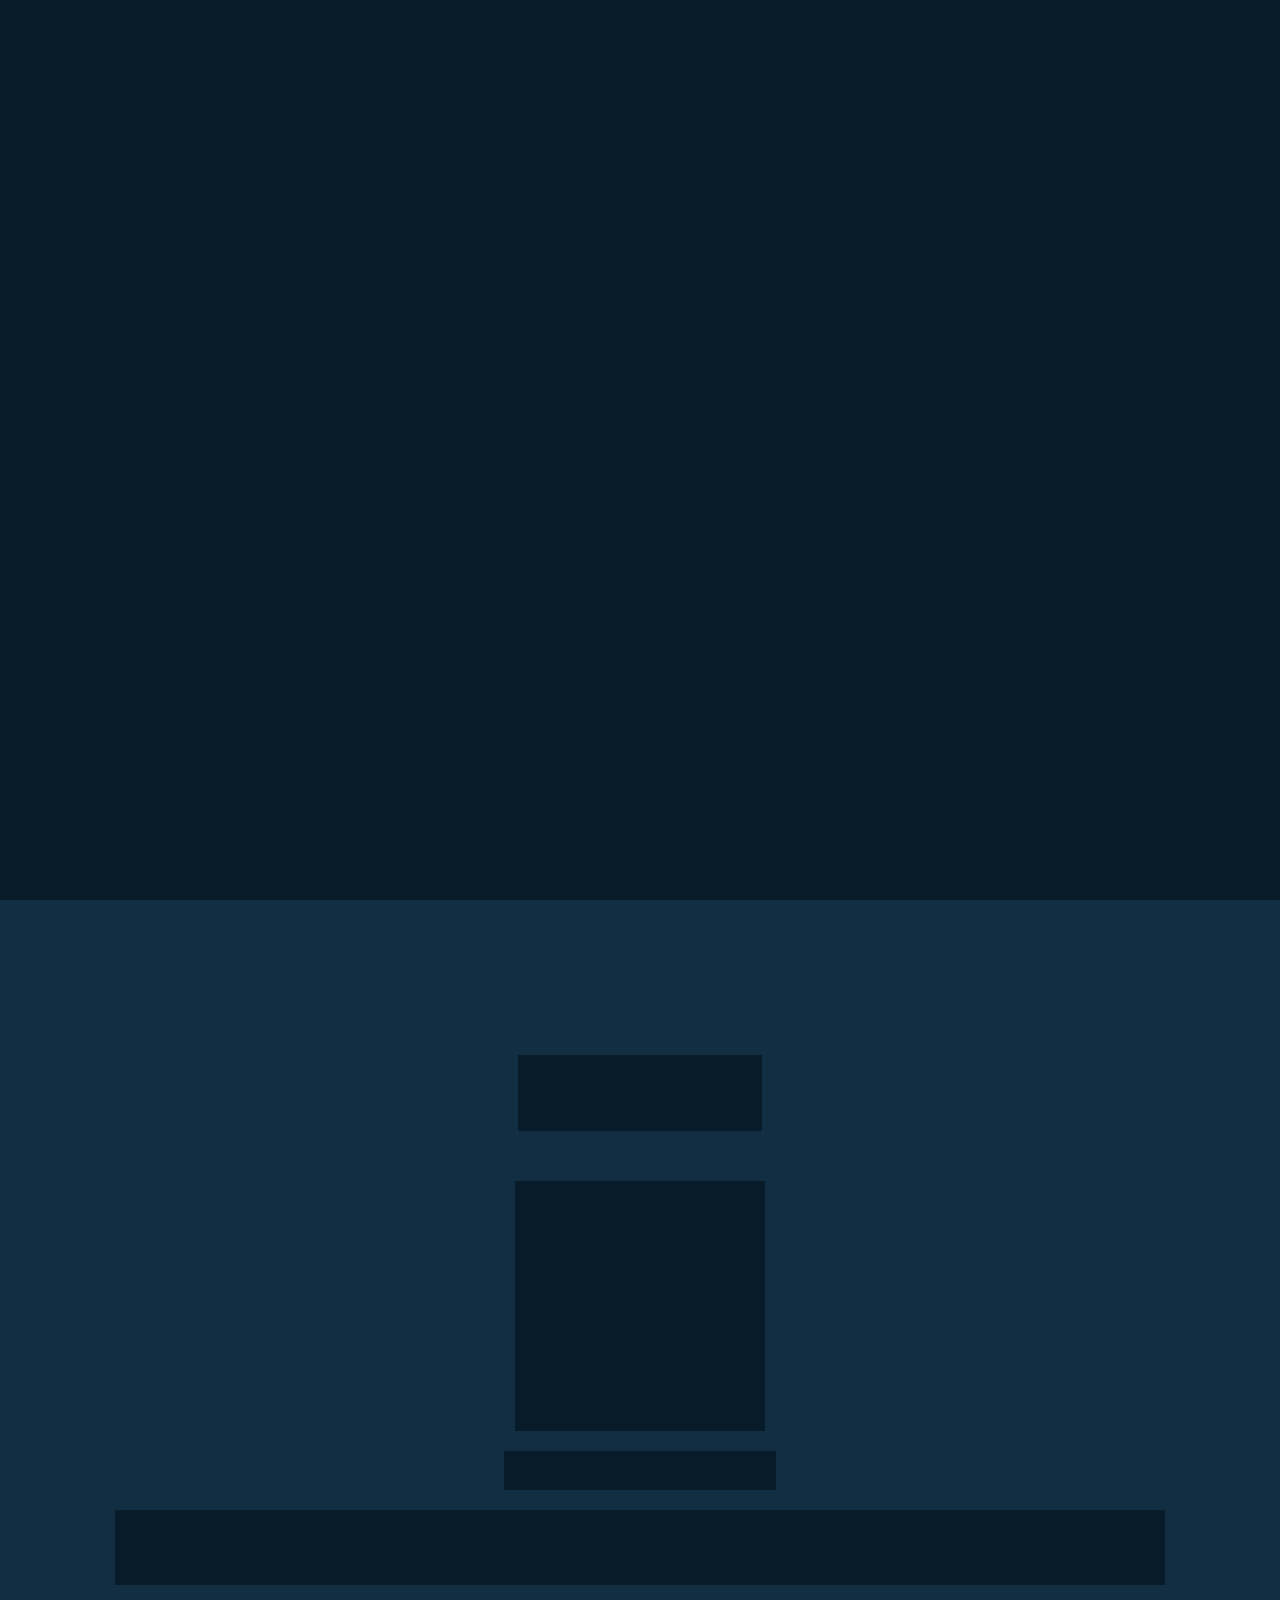
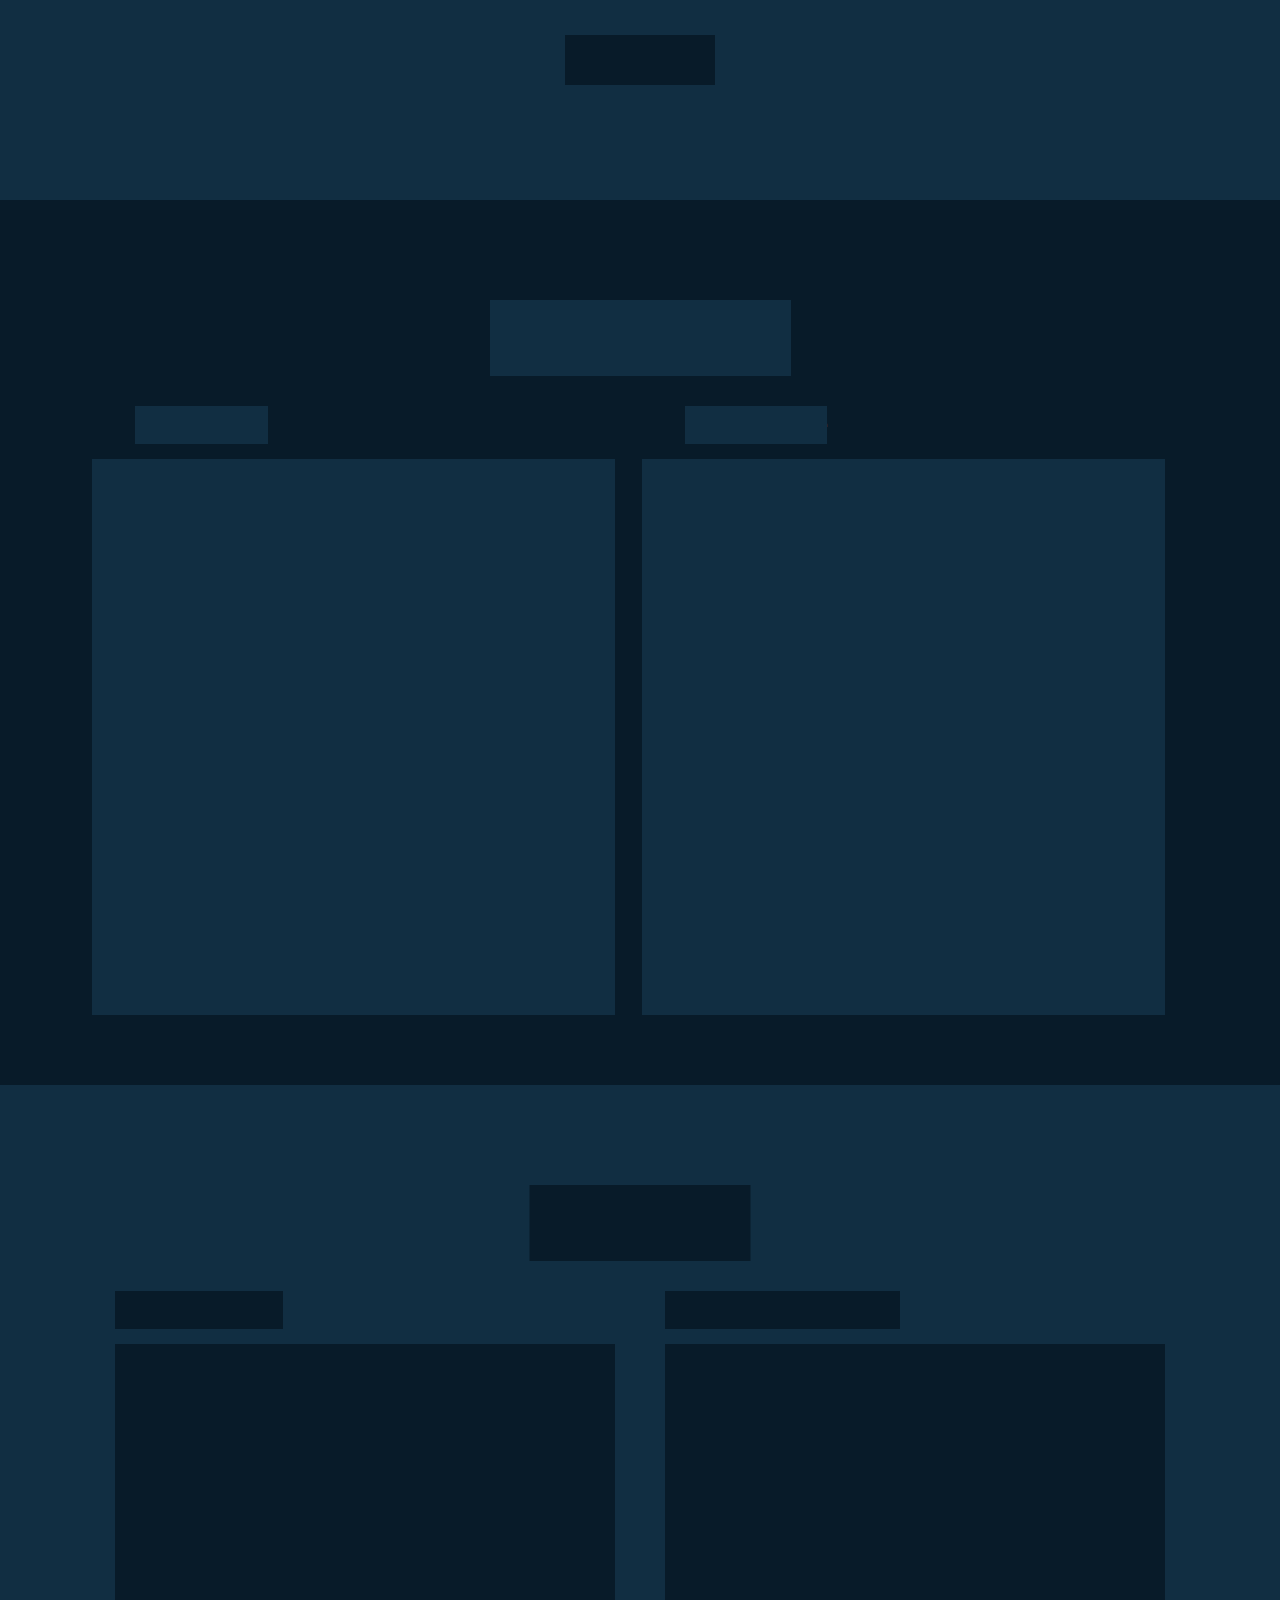
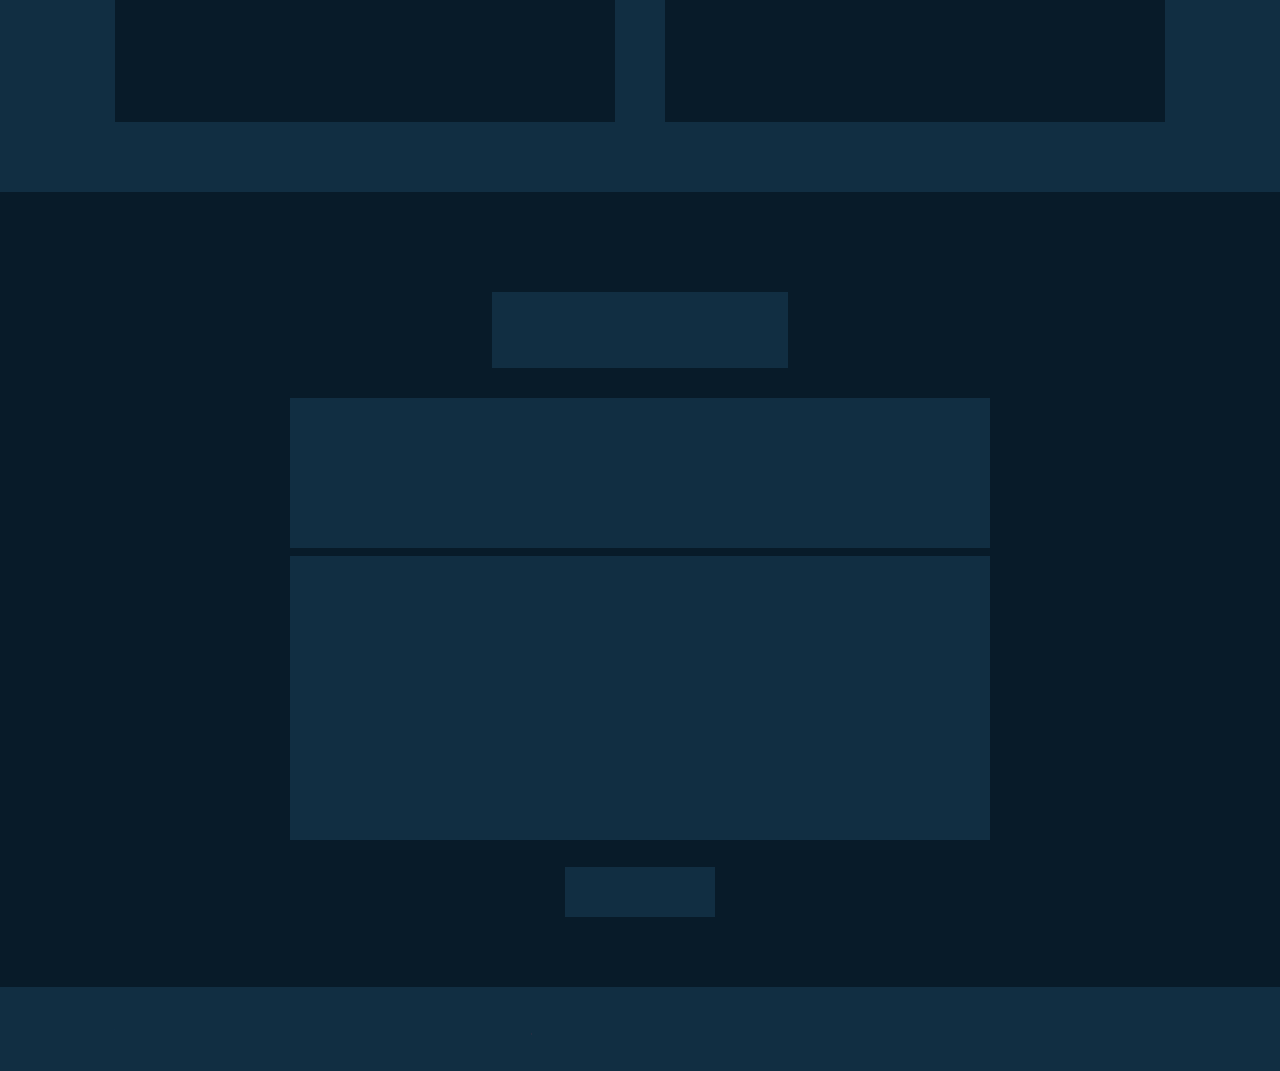
==== commit 0f0d6d96: "fix bugs" ====
--- a/index.html
+++ b/index.html
@@ -33,7 +33,7 @@
         <div class="home-content">
             <h1>Hi, I'm <span>Erfan Hamidi</span><span class="animate" style="--i:2"></span></h1>
             <div class="text-animate">
-                <h3>BackEnd Developer</h3>
+                <h3>Back-End Developer</h3>
                 <span class="animate" style="--i:3"></span>
             </div>
             <p>Lorem ipsum dolor sit, amet consectetur adipisicing elit. Dolore facere ducimus modi alias
@@ -54,7 +54,8 @@
             <a href="#"><i class='bx bxl-github'></i></a>
             <span class="animate" style="--i:6"></span>
         </div>
-        <div class="home-imgHover"><span class="animate home-img" style="--i:7"></span></div>
+        <div class="home-imgHover"></div>
+        <span class="animate home-img" style="--i:7"></span>
     </section>
 
     <!-- About section design -->
--- a/style.css
+++ b/style.css
@@ -125,7 +125,7 @@
     background-image: linear-gradient(var(--main-color), var(--main-color));
     background-repeat: no-repeat;
     background-clip: text;
-    background-position: 0 0;
+    background-position: -33rem 0;
 }
 
 .home.show-animate .home-content .text-animate h3 {
@@ -724,7 +724,7 @@
     animation: none;
 }
 
-section:nth-child(odd) .animate.scroll,
+section:nth-child(even) .animate.scroll,
 footer .animate.scroll {
     background: var(--second-bg-color);
 }
@@ -767,7 +767,7 @@
     }
 }
 
-@media (max-width: 520px) {
+@media (max-width: 830px) {
     .animate.home-img {
         width: 55%;
     }
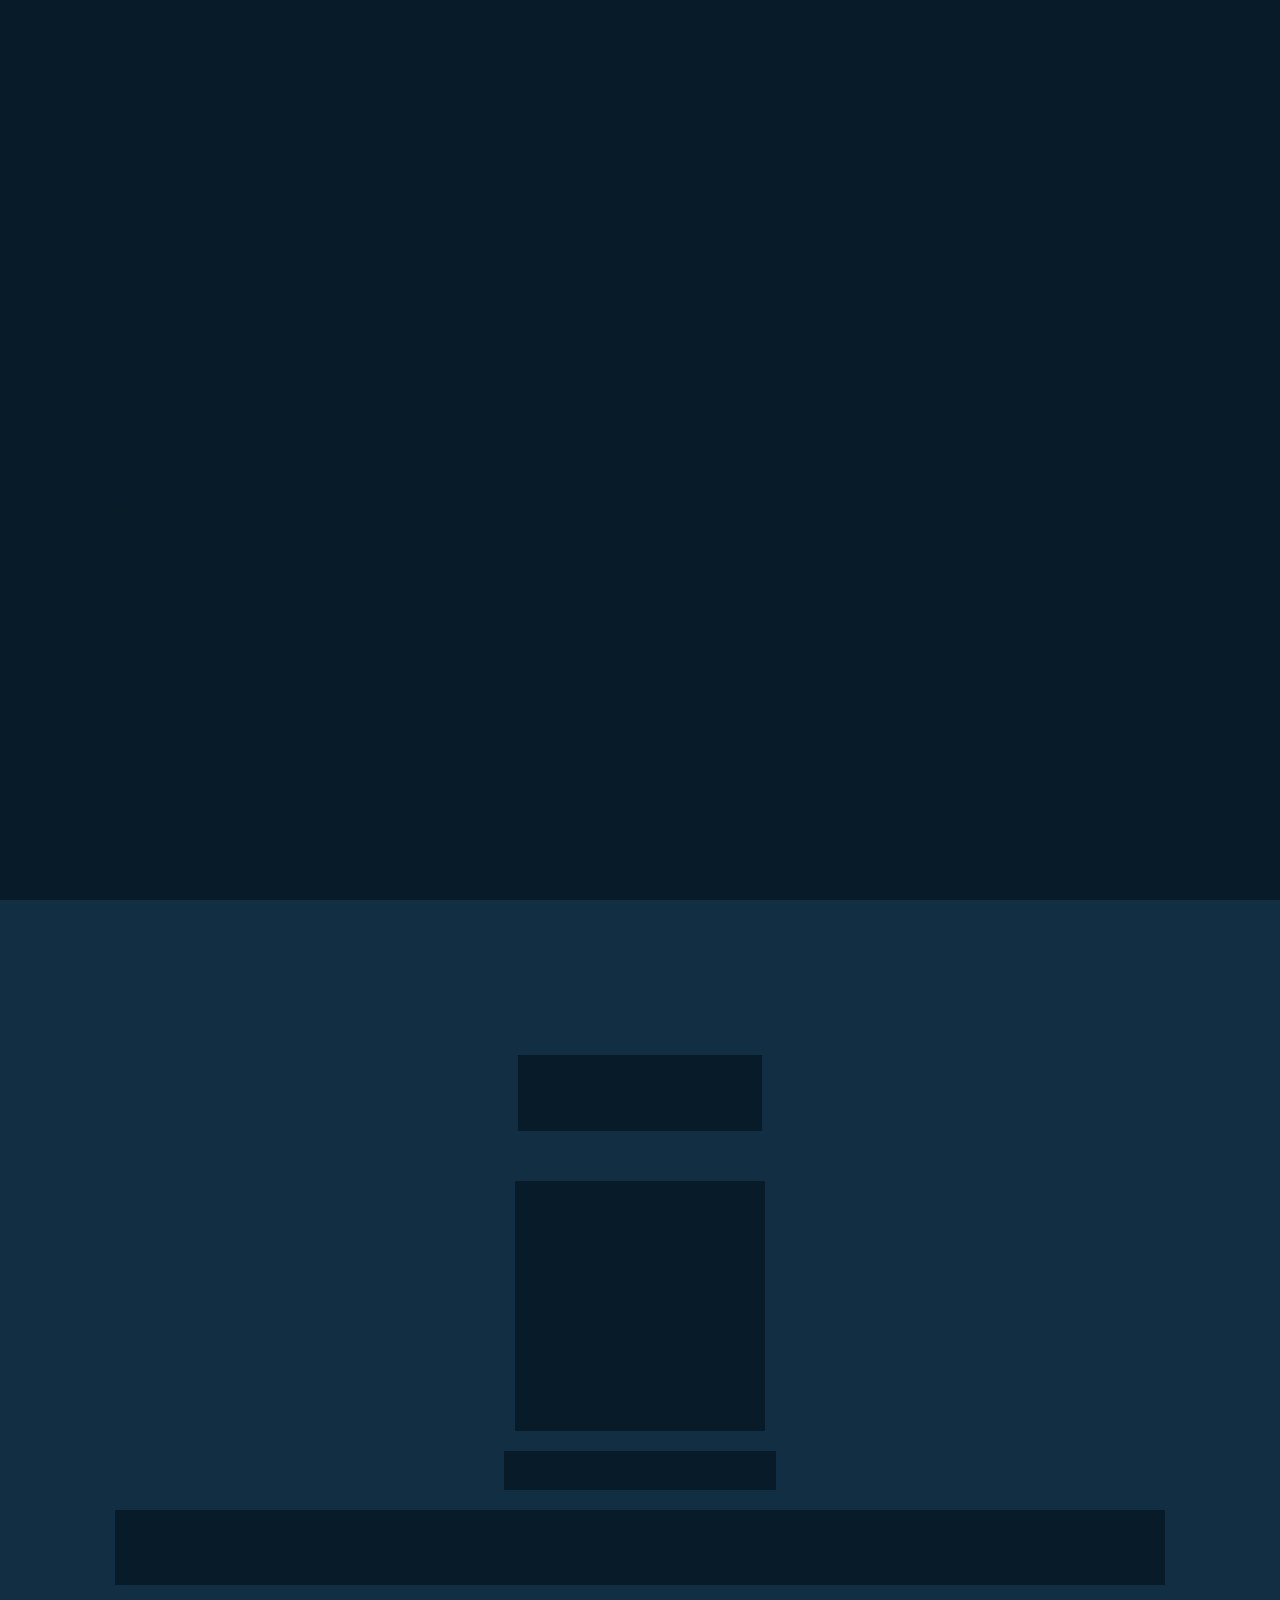
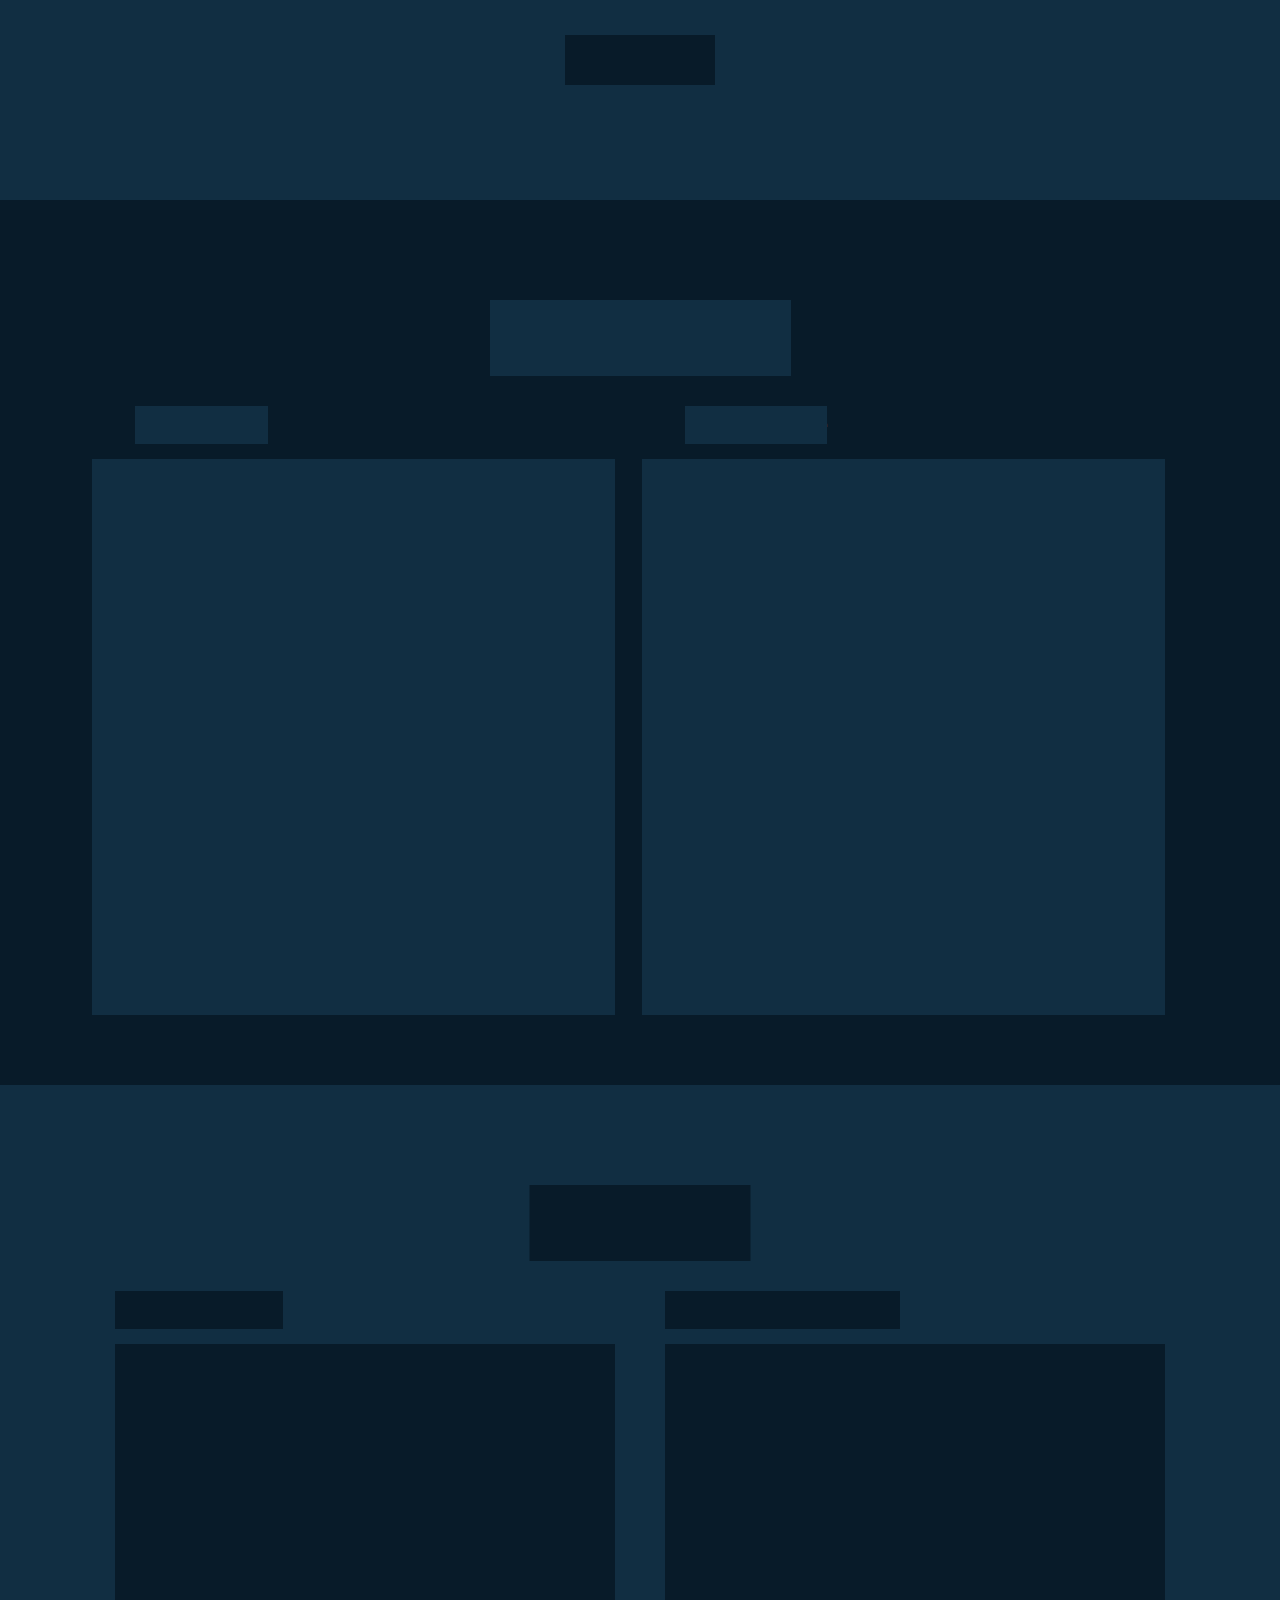
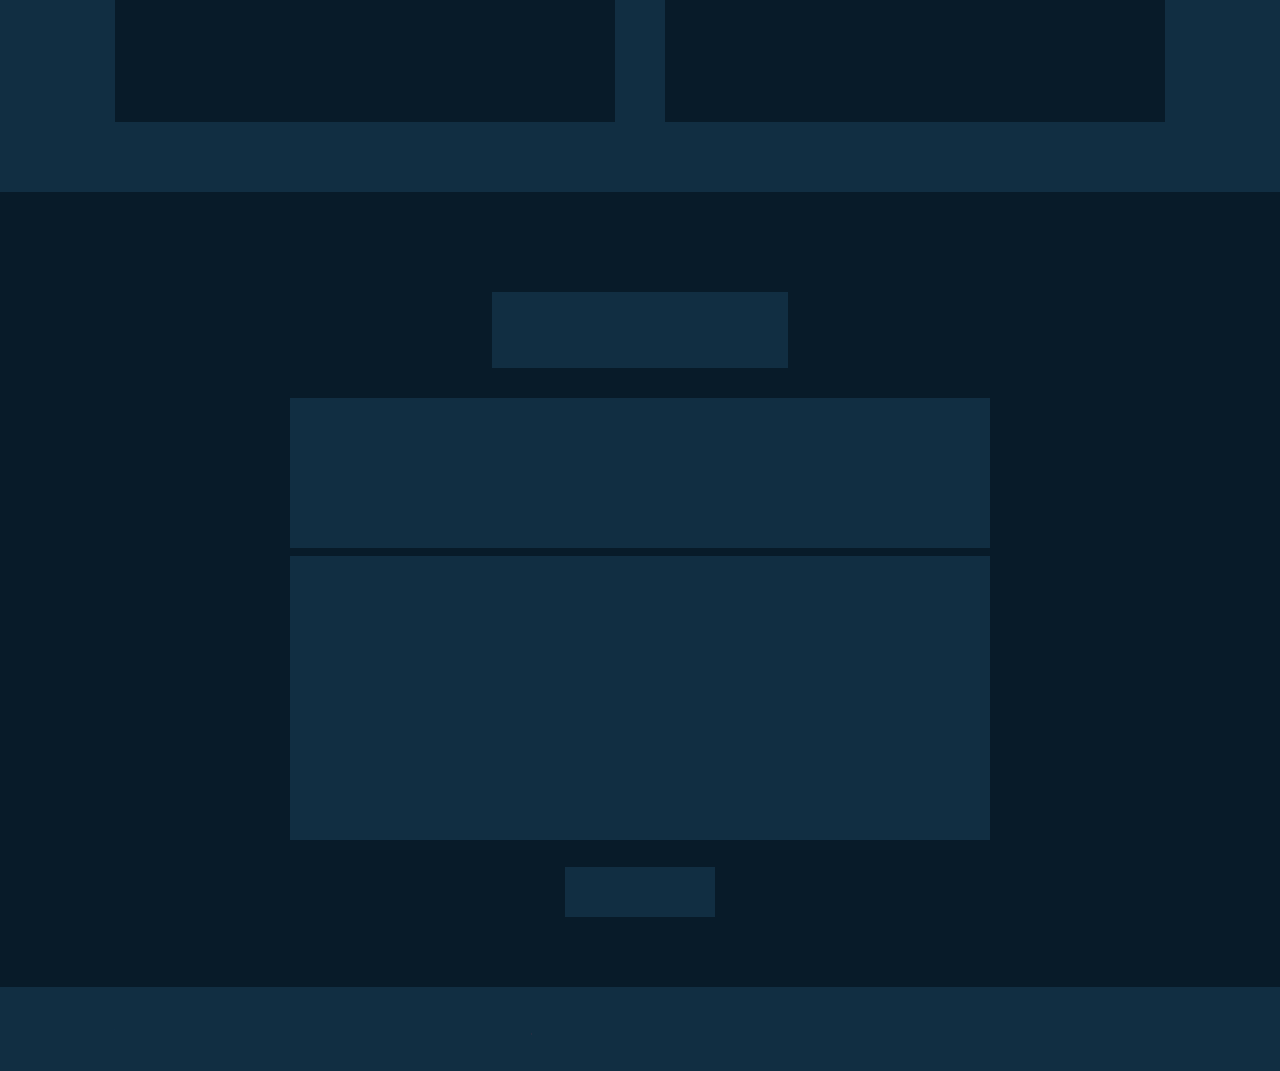
==== commit 911544a6: "Update index.html" ====
--- a/index.html
+++ b/index.html
@@ -33,7 +33,7 @@
         <div class="home-content">
             <h1>Hi, I'm <span>Erfan Hamidi</span><span class="animate" style="--i:2"></span></h1>
             <div class="text-animate">
-                <h3>Back-End Developer</h3>
+                <h3>BackEnd Developer</h3>
                 <span class="animate" style="--i:3"></span>
             </div>
             <p>Lorem ipsum dolor sit, amet consectetur adipisicing elit. Dolore facere ducimus modi alias
@@ -289,4 +289,4 @@
     <script src="script.js"></script>
 </body>
 
-</html>+</html>
--- a/style.css
+++ b/style.css
@@ -119,6 +119,7 @@
 
 .home-content .text-animate h3 {
     font-size: 3.2rem;
+    white-space: nowrap;
     font-weight: 700;
     color: transparent;
     -webkit-text-stroke: .7px var(--main-color);
@@ -943,4 +944,4 @@
     100% {
         width: 0;
     }
-}+}
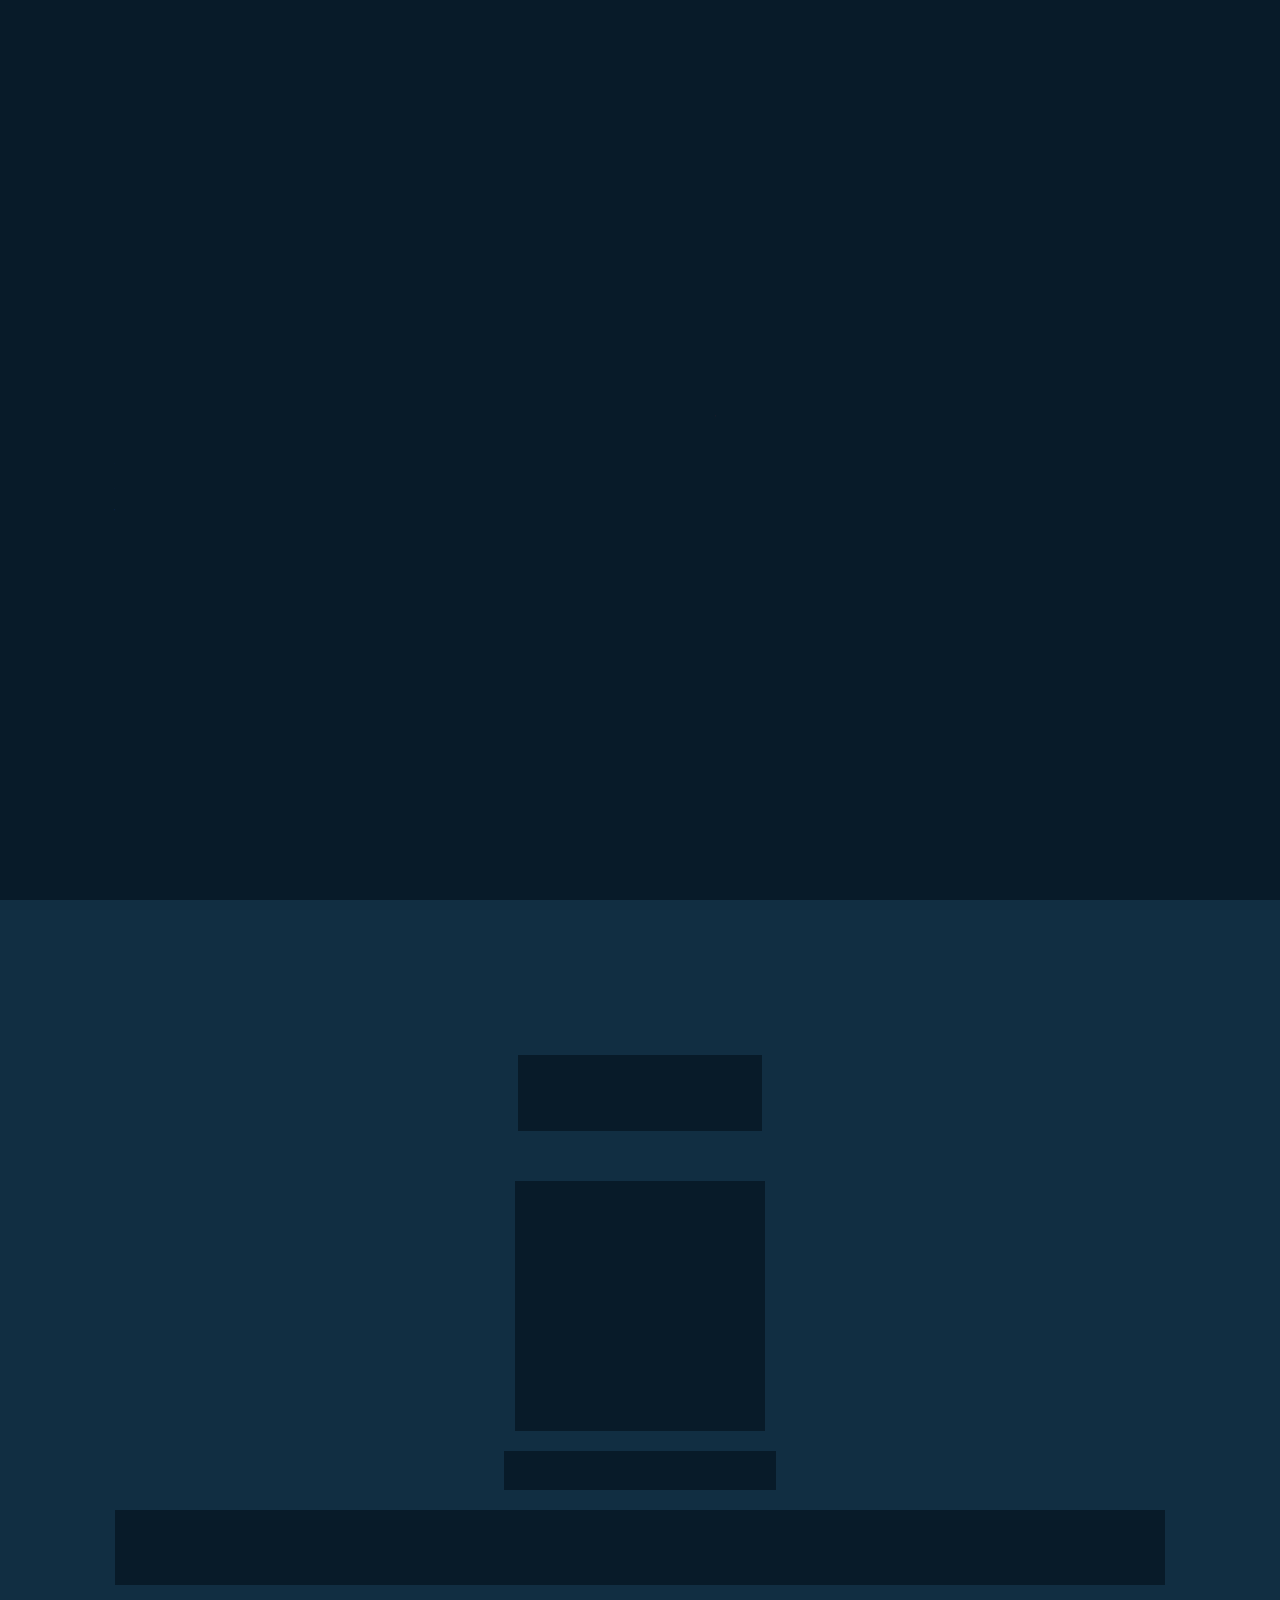
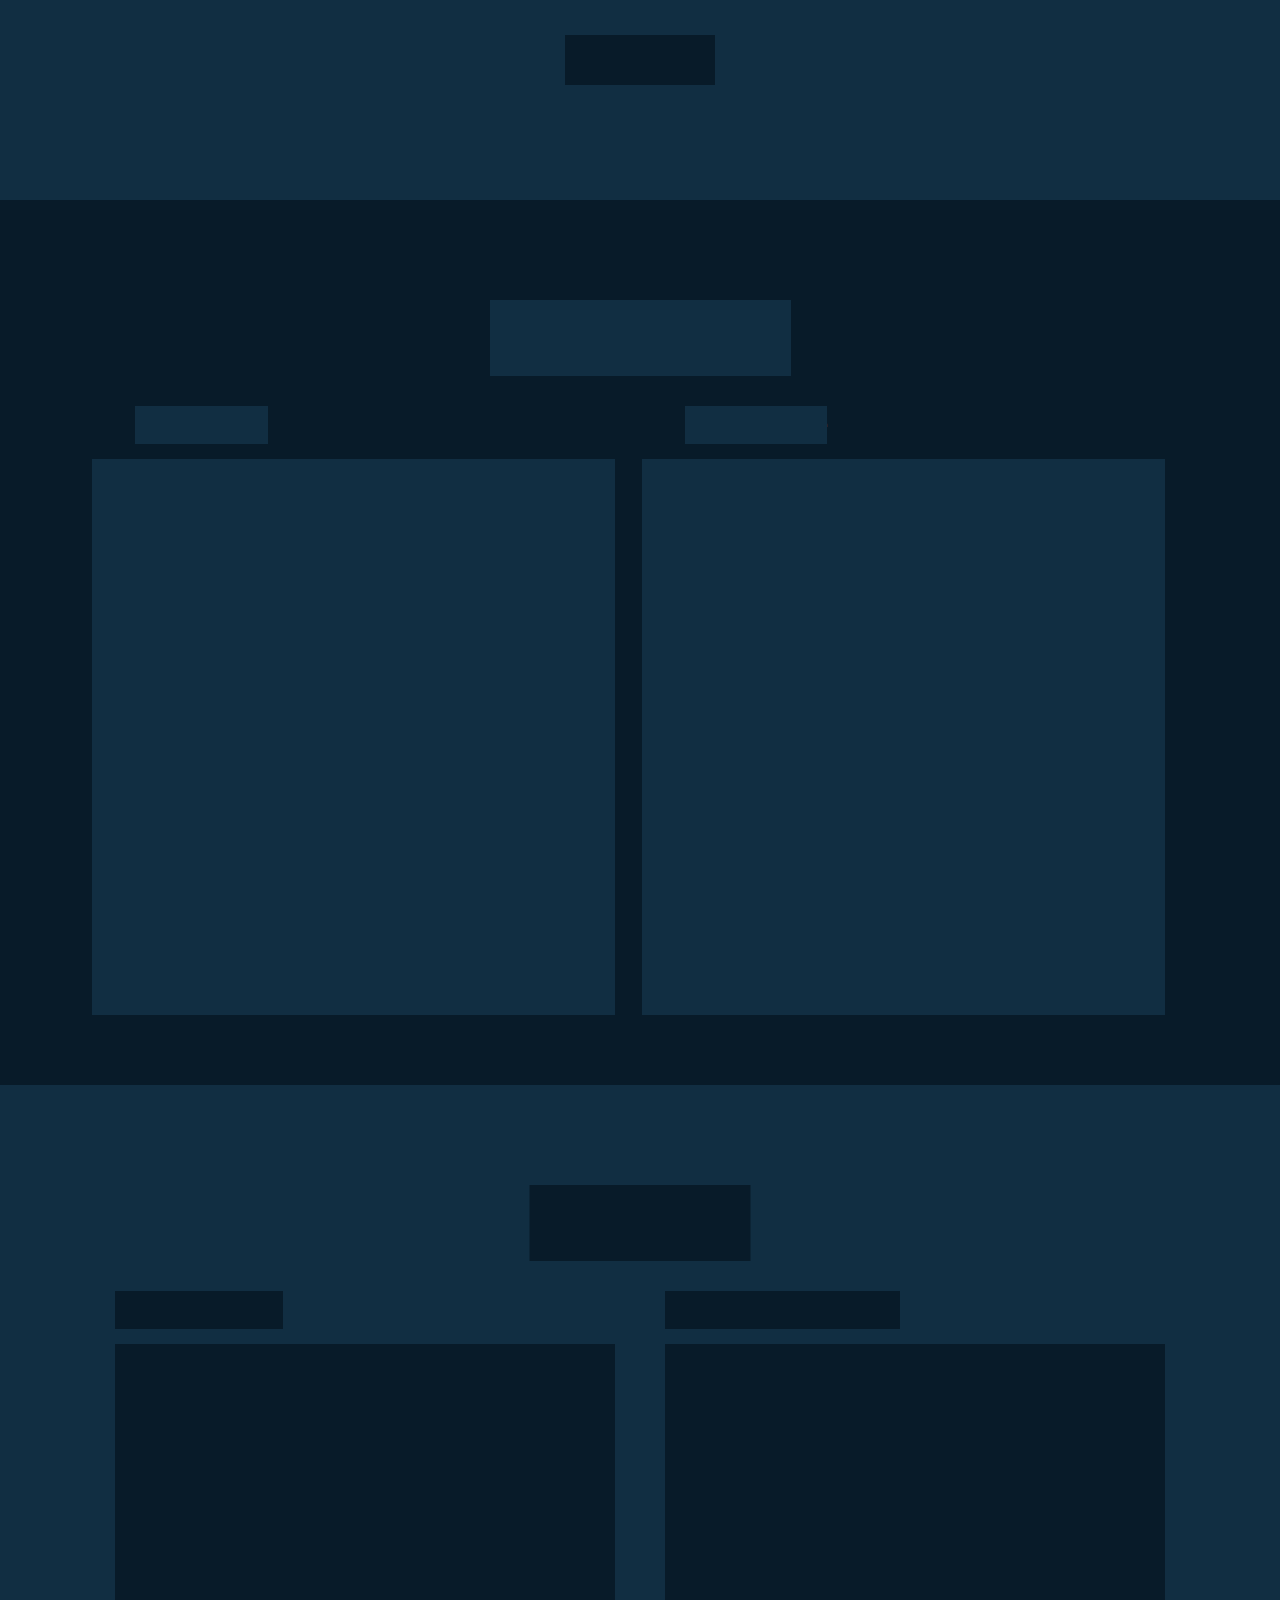
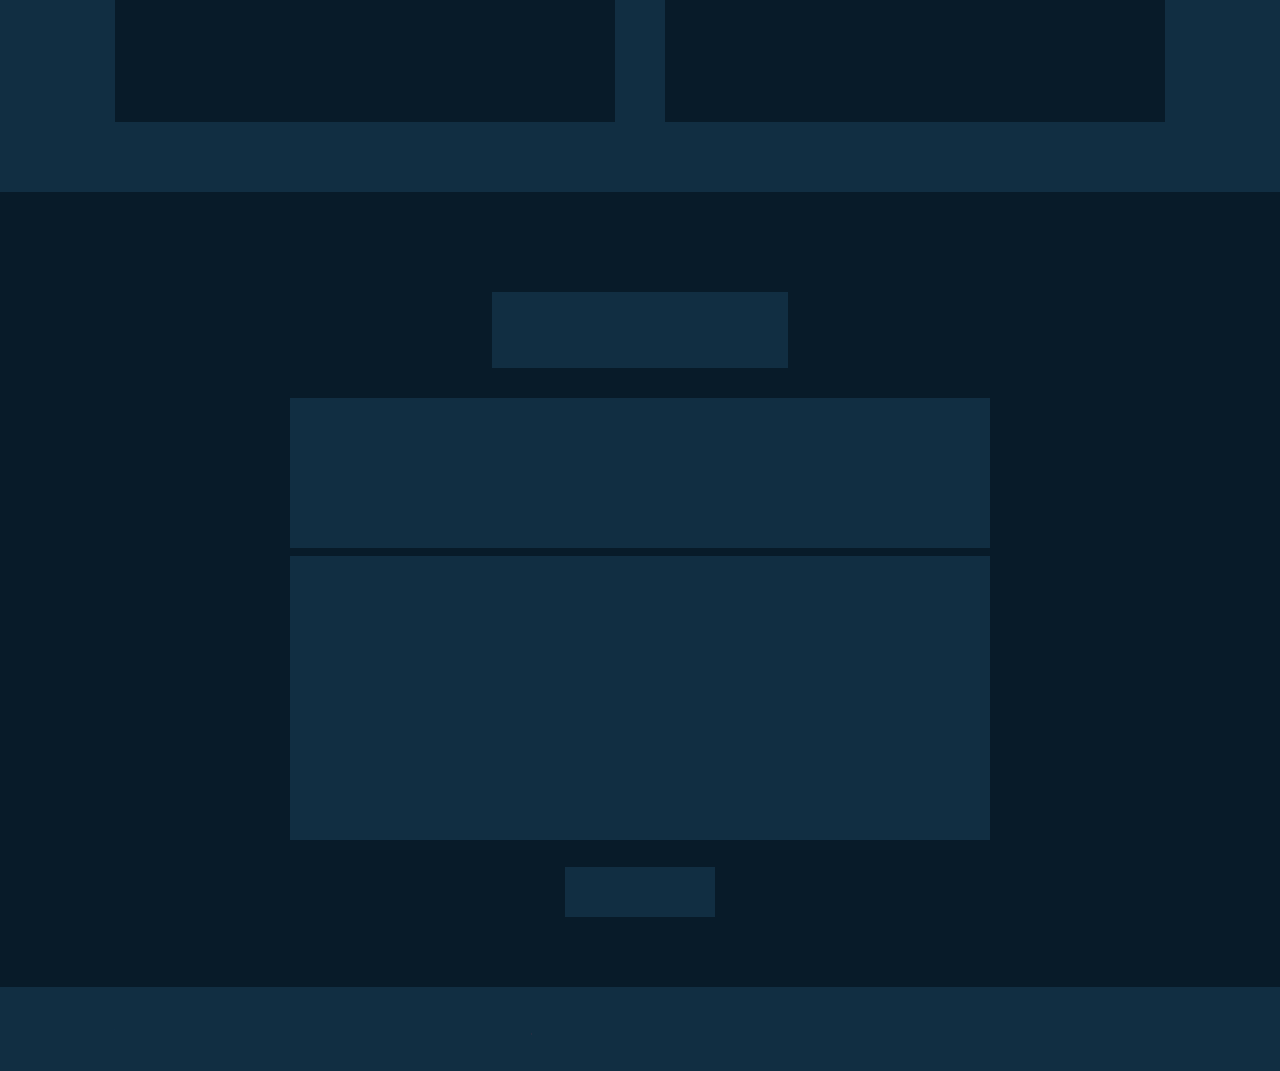
==== commit d3cea1ec: "add meta & p" ====
--- a/index.html
+++ b/index.html
@@ -6,7 +6,9 @@
     <meta http-equiv="X-UA-Compatible" content="IE=edge">
     <meta name="viewport" content="width=device-width, initial-scale=1.0">
     <link rel="stylesheet" href="style.css">
-    <title>Document</title>
+    <title>Erfan Hamidi BackEnd Developer</title>
+    <meta name="description" content="Erfan Hamidi BackEnd Developer Porfolio page">
+    <link rel="icon" type="image/x-icon" href="favicon.ico">
     <link href='https://unpkg.com/boxicons@2.1.4/css/boxicons.min.css' rel='stylesheet'>
 </head>
 
@@ -36,9 +38,8 @@
                 <h3>BackEnd Developer</h3>
                 <span class="animate" style="--i:3"></span>
             </div>
-            <p>Lorem ipsum dolor sit, amet consectetur adipisicing elit. Dolore facere ducimus modi alias
-                exercitationem, recusandae reprehenderit ipsam ex voluptates quia quas nostrum consequuntur quos
-                adipisci provident iste.
+            <p>
+                Dedicated backend developer proficient in Django, adept at crafting robust, scalable solutions to drive seamless user experiences. Demonstrated expertise in designing and implementing efficient server-side architectures, optimizing performance, and ensuring security. Passionate about leveraging technology to solve complex problems and deliver high-quality software solutions
                 <span class="animate" style="--i:4"></span>
             </p>
 
@@ -49,9 +50,9 @@
             </div>
         </div>
         <div class="home-sci">
-            <a href="#"><i class='bx bxl-telegram'></i></a>
-            <a href="#"><i class='bx bxl-linkedin'></i></a>
-            <a href="#"><i class='bx bxl-github'></i></a>
+            <a rel="me" target="_blank" href="https://t.me/e9757"><i class='bx bxl-telegram'></i></a>
+            <a rel="me" target="_blank" href="https://www.linkedin.com/in/erfan-hamidi/"><i class='bx bxl-linkedin'></i></a>
+            <a rel="me" target="_blank" href="https://github.com/erfan-hamidi"><i class='bx bxl-github'></i></a>
             <span class="animate" style="--i:6"></span>
         </div>
         <div class="home-imgHover"></div>
@@ -64,16 +65,13 @@
         <h2 class="heading">About <span>Me</span><span class="animate scroll" style="--i:1"></span></h2>
 
         <div class="about-img">
-            <img src="about.jpg" alt="">
+            <img src="about.jpg" alt="erfan-hamidi">
             <span class="circle-spin"></span>
             <span class="animate scroll" style="--i:2"></span>
         </div>
         <div class="about-content">
             <h3>BackEnd Developer!<span class="animate scroll" style="--i:3"></span></h3>
-            <p>Lorem ipsum dolor sit amet consectetur adipisicing elit. Quo ex dolor porro obcaecati, delectus
-                perferendis illo natus repellendus quidem minus placeat eum, enim, labore nisi repudiandae? Ex voluptate
-                voluptatibus, praesentium optio eaque magnam neque doloribus sunt, esse exercitationem excepturi unde
-                sapiente provident maxime perspiciatis cum ad explicabo ab expedita numquam.
+            <p>Dedicated backend developer proficient in Django, adept at crafting robust, scalable solutions to drive seamless user experiences. Demonstrated expertise in designing and implementing efficient server-side architectures, optimizing performance, and ensuring security. Passionate about leveraging technology to solve complex problems and deliver high-quality software solutions
                 <span class="animate scroll" style="--i:4"></span>
             </p>
         </div>
